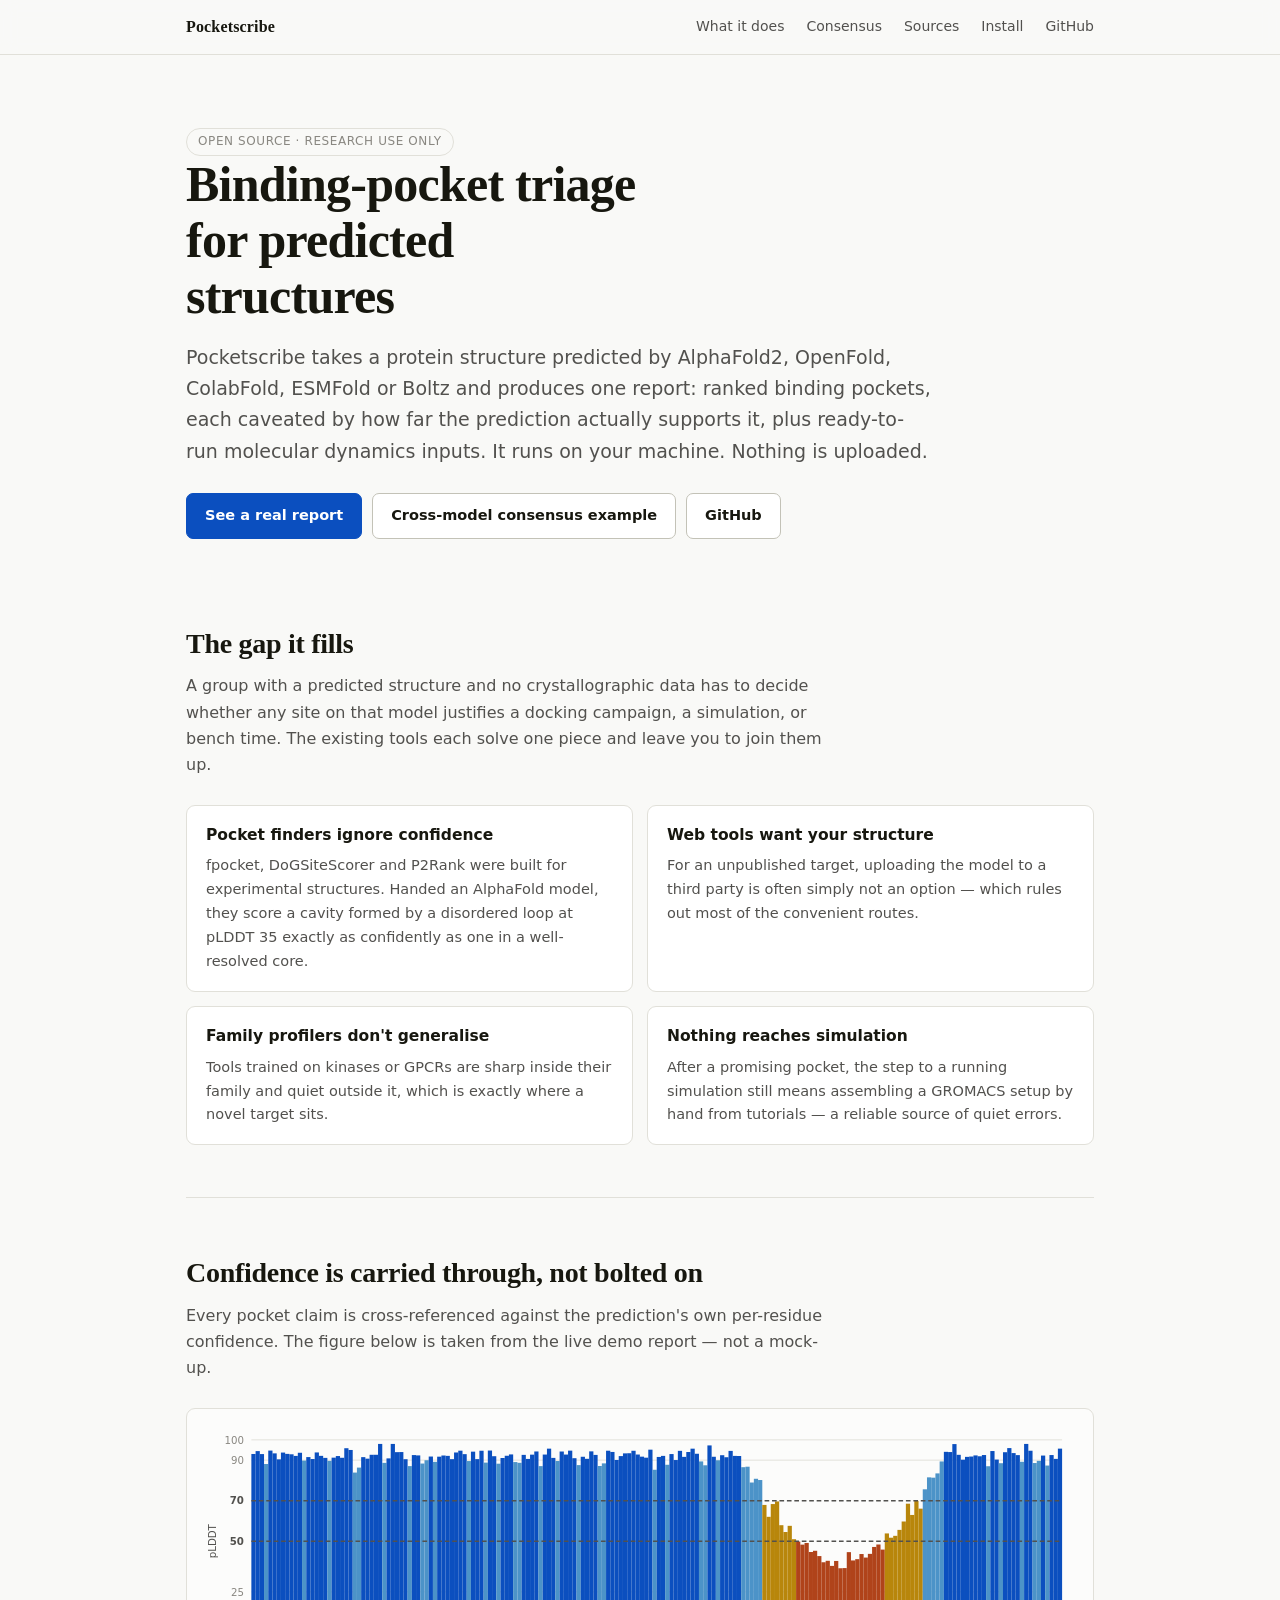
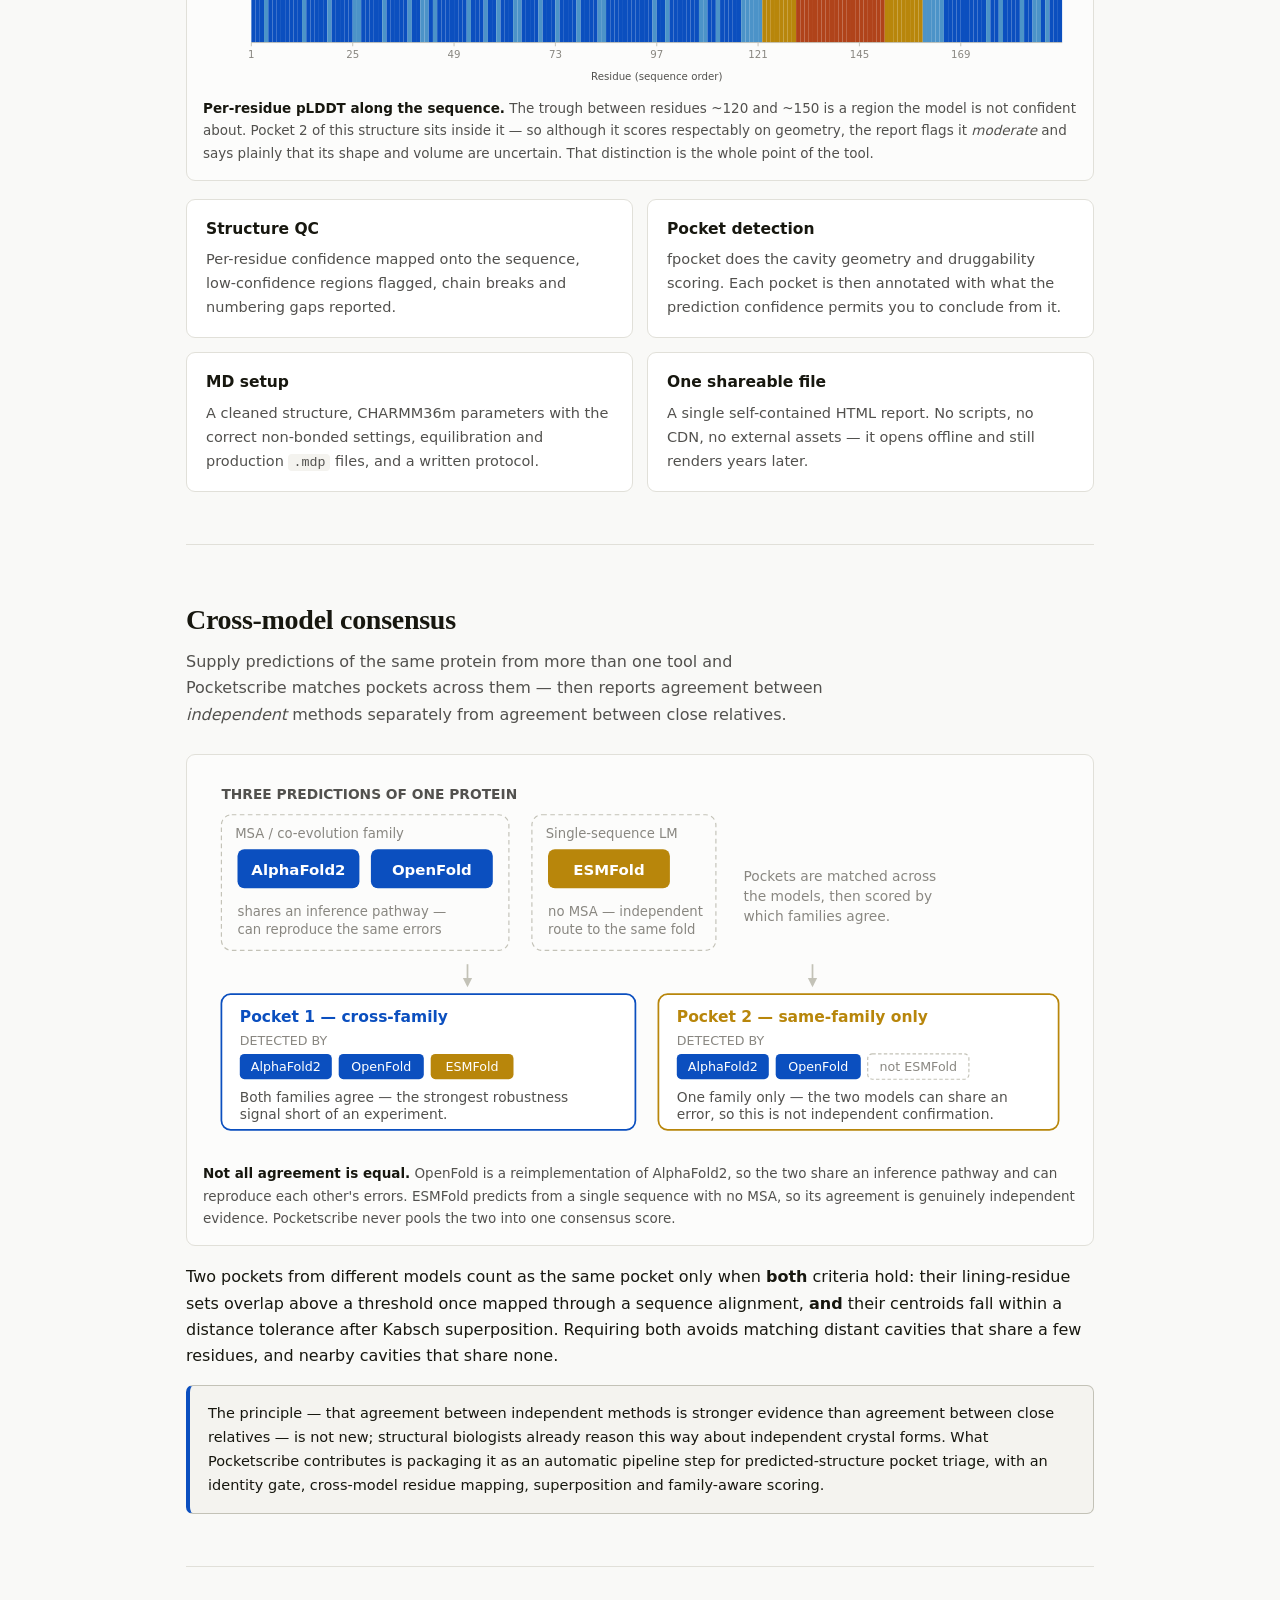
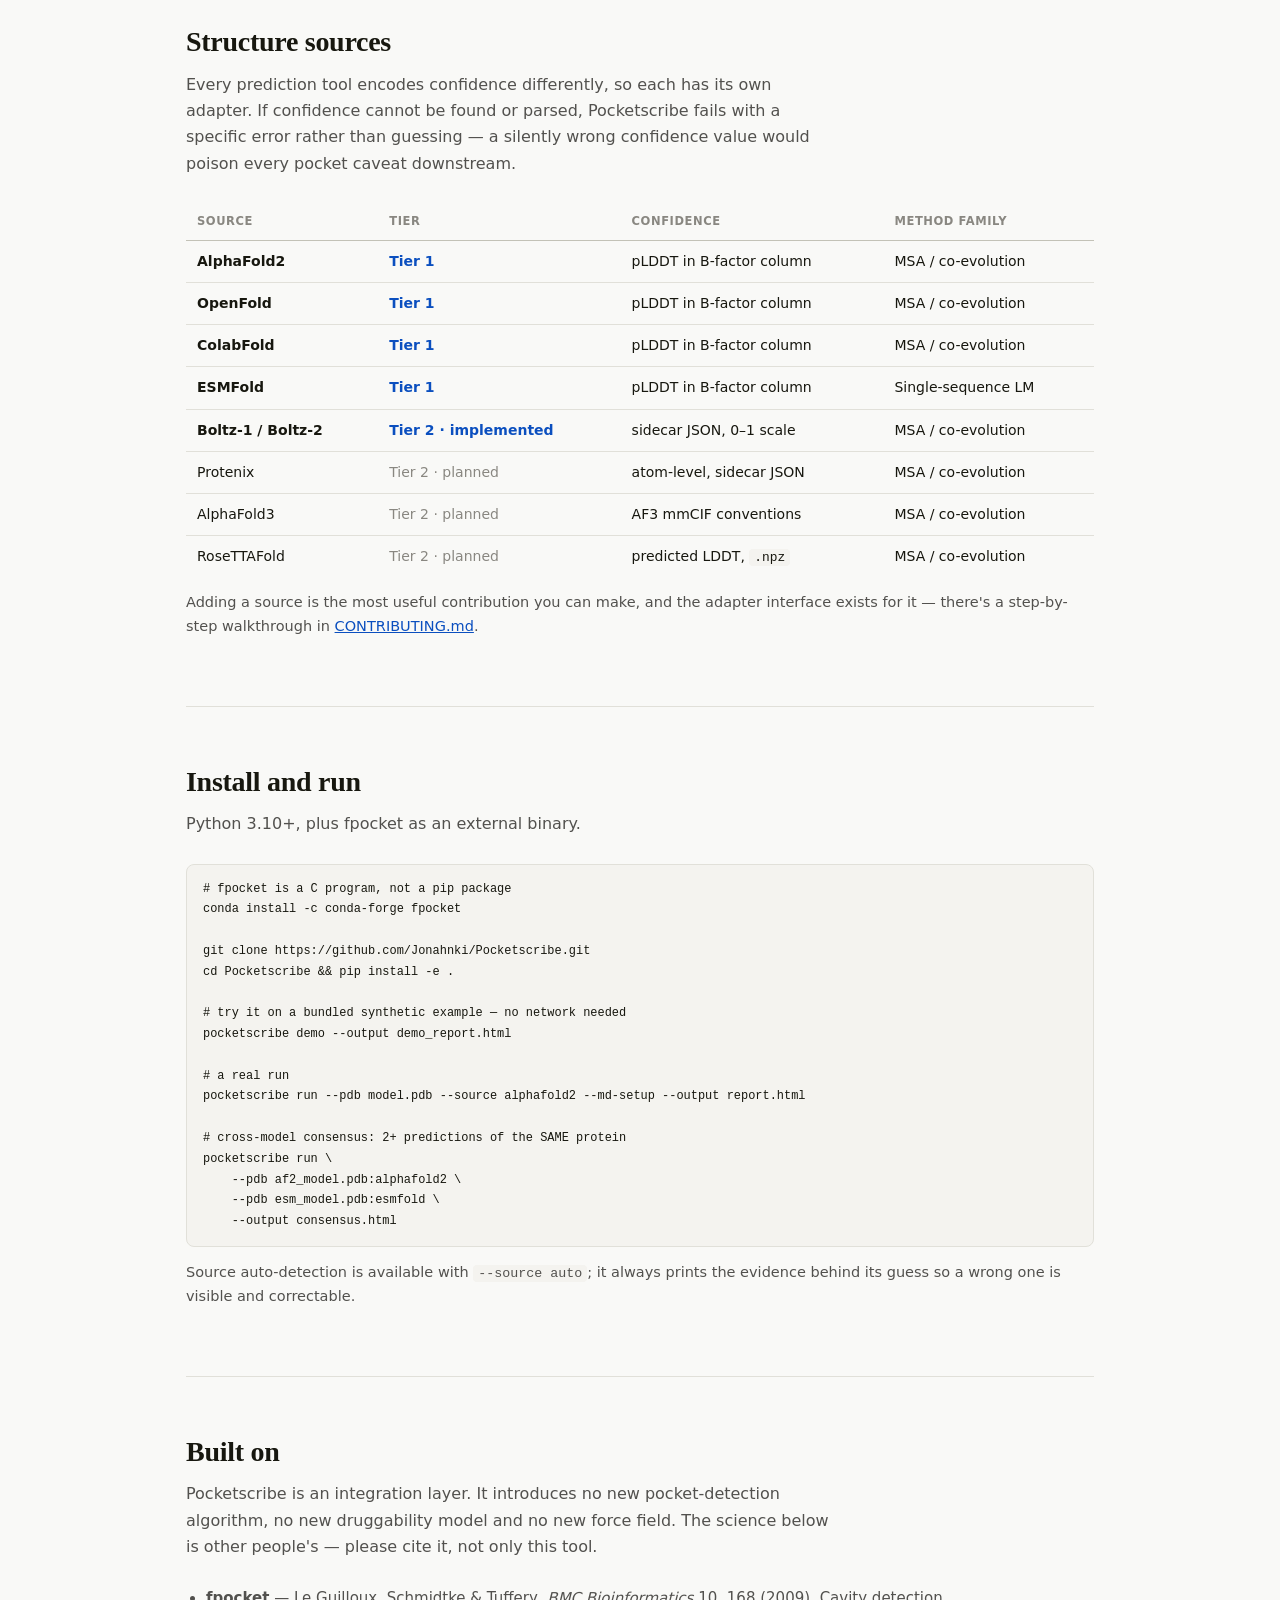
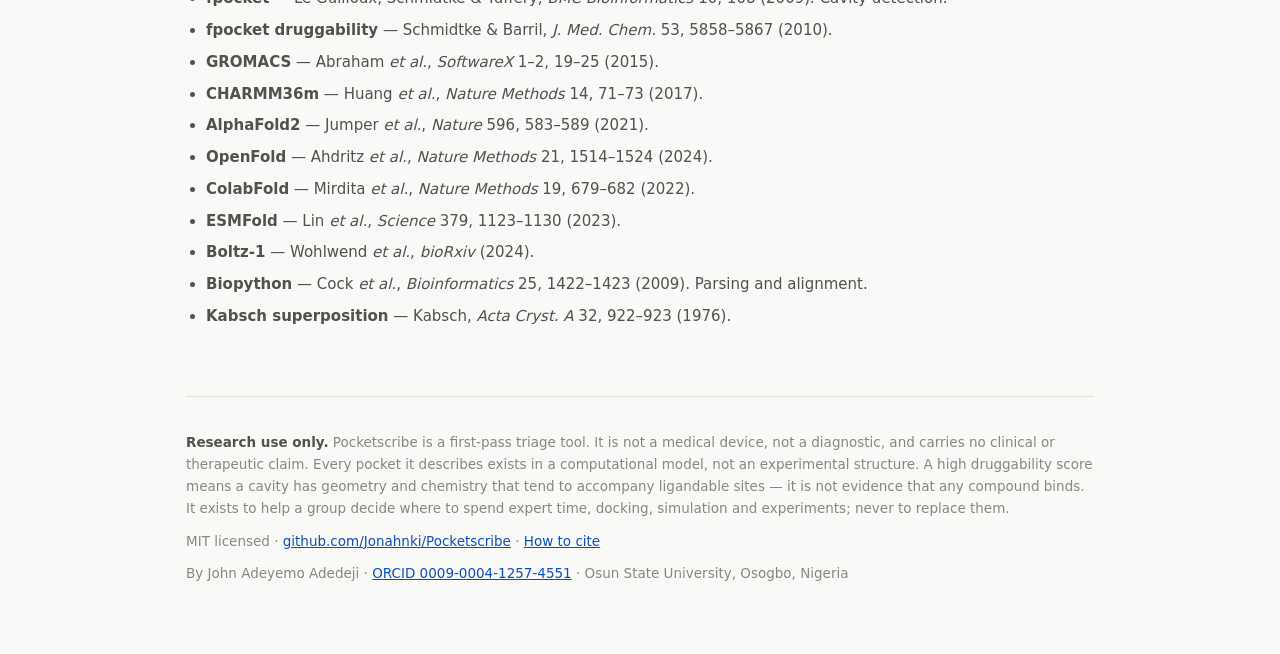
==== site/index.html @ 054bd40d "Add static site and Vercel config; frugal CI; drop venue reference from README" ====
<!DOCTYPE html>
<html lang="en">
<head>
<meta charset="utf-8">
<meta name="viewport" content="width=device-width, initial-scale=1">
<title>Pocketscribe — binding-pocket triage for predicted protein structures</title>
<meta name="description" content="Open-source tool that takes a predicted protein structure from AlphaFold2, OpenFold, ColabFold, ESMFold or Boltz and produces a confidence-caveated binding-pocket report with ready-to-run GROMACS inputs. Runs locally; nothing is uploaded. Research use only.">
<meta property="og:title" content="Pocketscribe">
<meta property="og:description" content="Confidence-aware binding-pocket triage and MD setup for predicted protein structures.">
<meta property="og:type" content="website">
<link rel="icon" href="data:image/svg+xml,<svg xmlns='http://www.w3.org/2000/svg' viewBox='0 0 32 32'><text y='26' font-size='26'>&#129516;</text></svg>">
<style>
:root {
  --page: #f9f9f7; --surface: #ffffff; --sunken: #f4f3ef;
  --ink: #17170f; --ink-2: #52514e; --ink-3: #898781;
  --rule: #e1e0d9; --rule-2: #c3c2b7; --accent: #0b4fbf;
  --figure: #fcfcfb;
  --mono: ui-monospace, "SF Mono", Menlo, Consolas, "Liberation Mono", monospace;
  --sans: ui-sans-serif, system-ui, -apple-system, "Segoe UI", Roboto, Arial, sans-serif;
  --serif: ui-serif, Georgia, "Iowan Old Style", "Times New Roman", serif;
}
@media (prefers-color-scheme: dark) {
  :root:not([data-theme="light"]) {
    --page: #0d0d0d; --surface: #1a1a19; --sunken: #222220;
    --ink: #f4f3ef; --ink-2: #c3c2b7; --ink-3: #898781;
    --rule: #2c2c2a; --rule-2: #383835; --accent: #6ca4f0;
  }
}
* { box-sizing: border-box; }
html { scroll-behavior: smooth; }
body {
  margin: 0; background: var(--page); color: var(--ink);
  font-family: var(--sans); font-size: 16px; line-height: 1.65;
  -webkit-font-smoothing: antialiased;
}
.wrap { max-width: 940px; margin: 0 auto; padding: 0 16px; }

/* ---------- nav ---------- */
nav {
  position: sticky; top: 0; z-index: 10;
  background: color-mix(in srgb, var(--page) 88%, transparent);
  backdrop-filter: blur(8px);
  border-bottom: 1px solid var(--rule);
}
nav .wrap { display: flex; align-items: center; gap: 22px; height: 54px; }
.brand {
  font-family: var(--serif); font-weight: 600; font-size: 16px;
  letter-spacing: .01em; margin-right: auto; text-decoration: none; color: var(--ink);
}
nav a { color: var(--ink-2); text-decoration: none; font-size: 14px; }
nav a:hover { color: var(--accent); }
@media (max-width: 620px) { .nav-hide { display: none; } }

/* ---------- hero ---------- */
header.hero { padding: 72px 0 8px; }
h1 {
  font-family: var(--serif); font-weight: 600;
  font-size: clamp(32px, 6vw, 50px); line-height: 1.12;
  margin: 0 0 18px; letter-spacing: -.015em; max-width: 19ch;
}
.lede { font-size: clamp(17px, 2.2vw, 19px); color: var(--ink-2); max-width: 62ch; margin: 0 0 26px; }
.cta { display: flex; flex-wrap: wrap; gap: 10px; margin-bottom: 22px; }
.btn {
  display: inline-block; padding: 10px 18px; border-radius: 7px;
  font-size: 14.5px; font-weight: 550; text-decoration: none;
  border: 1px solid var(--rule-2); color: var(--ink); background: var(--surface);
}
.btn:hover { border-color: var(--accent); color: var(--accent); }
.btn-primary { background: var(--accent); border-color: var(--accent); color: #fff; }
.btn-primary:hover { opacity: .9; color: #fff; }
.chip {
  display: inline-block; font-size: 12px; letter-spacing: .05em;
  text-transform: uppercase; color: var(--ink-3);
  border: 1px solid var(--rule); border-radius: 100px; padding: 3px 11px;
}

/* ---------- sections ---------- */
section { padding: 52px 0; border-top: 1px solid var(--rule); scroll-margin-top: 62px; }
section:first-of-type { border-top: none; }
h2 {
  font-family: var(--serif); font-weight: 600;
  font-size: clamp(22px, 3.4vw, 28px); margin: 0 0 6px; letter-spacing: -.01em;
}
.sub { color: var(--ink-2); margin: 0 0 26px; max-width: 64ch; }
h3 { font-size: 15.5px; font-weight: 650; margin: 0 0 6px; }
p { margin: 0 0 15px; }

.grid { display: grid; gap: 14px; grid-template-columns: repeat(auto-fit, minmax(320px, 1fr)); }
.card {
  background: var(--surface); border: 1px solid var(--rule);
  border-radius: 9px; padding: 17px 19px;
}
.card p { font-size: 14.5px; color: var(--ink-2); margin: 0; }

figure { margin: 0 0 18px; background: var(--figure); border: 1px solid var(--rule); border-radius: 9px; padding: 16px; }
figure svg { display: block; width: 100%; height: auto; }
figcaption { font-size: 13.5px; color: #52514e; margin-top: 12px; }
figcaption strong { color: #17170f; }

table { width: 100%; border-collapse: collapse; font-size: 14px; }
.scroll { overflow-x: auto; }
th, td { text-align: left; padding: 9px 11px; border-bottom: 1px solid var(--rule); vertical-align: top; }
th { font-size: 11.5px; letter-spacing: .05em; text-transform: uppercase; color: var(--ink-3); border-bottom: 1px solid var(--rule-2); white-space: nowrap; }
tbody tr:last-child td { border-bottom: none; }
.t1 { color: var(--accent); font-weight: 600; }
.t2 { color: var(--ink-3); }

pre {
  background: var(--sunken); border: 1px solid var(--rule); border-radius: 8px;
  padding: 14px 16px; overflow-x: auto; font-family: var(--mono); font-size: 13px;
  line-height: 1.6; margin: 0 0 14px;
}
code { font-family: var(--mono); font-size: .92em; }
p code, li code, td code { background: var(--sunken); padding: 1px 5px; border-radius: 4px; }

ul.plain { margin: 0 0 15px; padding-left: 20px; color: var(--ink-2); font-size: 15px; }
ul.plain li { margin-bottom: 7px; }
a { color: var(--accent); }

.callout {
  border: 1px solid var(--rule-2); border-left: 4px solid var(--accent);
  border-radius: 7px; background: var(--sunken); padding: 16px 18px; font-size: 14.5px;
}
.callout p:last-child { margin-bottom: 0; }

.refs { font-size: 13.5px; color: var(--ink-2); }
.refs li { margin-bottom: 9px; }

footer { border-top: 1px solid var(--rule); padding: 34px 0 60px; font-size: 13.5px; color: var(--ink-3); }
footer p { margin-bottom: 10px; }
footer strong { color: var(--ink-2); }
</style>
</head>
<body>

<nav><div class="wrap">
  <a class="brand" href="#">Pocketscribe</a>
  <a class="nav-hide" href="#what">What it does</a>
  <a class="nav-hide" href="#consensus">Consensus</a>
  <a class="nav-hide" href="#sources">Sources</a>
  <a href="#install">Install</a>
  <a href="https://github.com/Jonahnki/Pocketscribe">GitHub</a>
</div></nav>

<div class="wrap">

<header class="hero">
  <span class="chip">Open source · Research use only</span>
  <h1>Binding-pocket triage for predicted structures</h1>
  <p class="lede">
    Pocketscribe takes a protein structure predicted by AlphaFold2, OpenFold, ColabFold,
    ESMFold or Boltz and produces one report: ranked binding pockets, each caveated by how
    far the prediction actually supports it, plus ready-to-run molecular dynamics inputs.
    It runs on your machine. Nothing is uploaded.
  </p>
  <div class="cta">
    <a class="btn btn-primary" href="demo/report.html">See a real report</a>
    <a class="btn" href="demo/consensus.html">Cross-model consensus example</a>
    <a class="btn" href="https://github.com/Jonahnki/Pocketscribe">GitHub</a>
  </div>
</header>

<section id="problem">
  <h2>The gap it fills</h2>
  <p class="sub">
    A group with a predicted structure and no crystallographic data has to decide whether
    any site on that model justifies a docking campaign, a simulation, or bench time. The
    existing tools each solve one piece and leave you to join them up.
  </p>
  <div class="grid">
    <div class="card">
      <h3>Pocket finders ignore confidence</h3>
      <p>fpocket, DoGSiteScorer and P2Rank were built for experimental structures. Handed
      an AlphaFold model, they score a cavity formed by a disordered loop at pLDDT&nbsp;35
      exactly as confidently as one in a well-resolved core.</p>
    </div>
    <div class="card">
      <h3>Web tools want your structure</h3>
      <p>For an unpublished target, uploading the model to a third party is often simply
      not an option — which rules out most of the convenient routes.</p>
    </div>
    <div class="card">
      <h3>Family profilers don't generalise</h3>
      <p>Tools trained on kinases or GPCRs are sharp inside their family and quiet outside
      it, which is exactly where a novel target sits.</p>
    </div>
    <div class="card">
      <h3>Nothing reaches simulation</h3>
      <p>After a promising pocket, the step to a running simulation still means assembling
      a GROMACS setup by hand from tutorials — a reliable source of quiet errors.</p>
    </div>
  </div>
</section>

<section id="what">
  <h2>Confidence is carried through, not bolted on</h2>
  <p class="sub">
    Every pocket claim is cross-referenced against the prediction's own per-residue
    confidence. The figure below is taken from the live demo report — not a mock-up.
  </p>

  <figure>
    <svg class="viz" role="img" viewBox="0 0 940 280" width="100%" preserveAspectRatio="xMidYMid meet" aria-label="Per-residue prediction confidence: pLDDT for 192 residues along the sequence."><rect x="0" y="0" width="940" height="280" fill="#fcfcfb"/><line x1="52" y1="179.5" x2="924" y2="179.5" stroke="#e1e0d9" stroke-width="1"/><text x="44" y="183.5" text-anchor="end" font-size="11" fill="#898781">25</text><line x1="52" y1="37.8" x2="924" y2="37.8" stroke="#e1e0d9" stroke-width="1"/><text x="44" y="41.8" text-anchor="end" font-size="11" fill="#898781">90</text><line x1="52" y1="16.0" x2="924" y2="16.0" stroke="#e1e0d9" stroke-width="1"/><text x="44" y="20.0" text-anchor="end" font-size="11" fill="#898781">100</text><rect x="52.00" y="31.17" width="4.54" height="202.83" fill="#0B4FBF"><title>A:ALA1 - pLDDT 93.0 (Very high)</title></rect><rect x="56.54" y="28.08" width="4.54" height="205.92" fill="#0B4FBF"><title>A:LEU2 - pLDDT 94.5 (Very high)</title></rect><rect x="61.08" y="31.28" width="4.54" height="202.72" fill="#0B4FBF"><title>A:VAL3 - pLDDT 93.0 (Very high)</title></rect><rect x="65.62" y="41.96" width="4.54" height="192.04" fill="#4C93C8"><title>A:ILE4 - pLDDT 88.1 (Confident)</title></rect><rect x="70.17" y="27.51" width="4.54" height="206.49" fill="#0B4FBF"><title>A:PHE5 - pLDDT 94.7 (Very high)</title></rect><rect x="74.71" y="30.52" width="4.54" height="203.48" fill="#0B4FBF"><title>A:LEU6 - pLDDT 93.3 (Very high)</title></rect><rect x="79.25" y="36.95" width="4.54" height="197.05" fill="#0B4FBF"><title>A:GLY7 - pLDDT 90.4 (Very high)</title></rect><rect x="83.79" y="29.65" width="4.54" height="204.35" fill="#0B4FBF"><title>A:ALA8 - pLDDT 93.7 (Very high)</title></rect><rect x="88.33" y="31.06" width="4.54" height="202.94" fill="#0B4FBF"><title>A:VAL9 - pLDDT 93.1 (Very high)</title></rect><rect x="92.88" y="31.52" width="4.54" height="202.48" fill="#0B4FBF"><title>A:LEU10 - pLDDT 92.9 (Very high)</title></rect><rect x="97.42" y="33.24" width="4.54" height="200.76" fill="#0B4FBF"><title>A:THR11 - pLDDT 92.1 (Very high)</title></rect><rect x="101.96" y="29.86" width="4.54" height="204.14" fill="#0B4FBF"><title>A:ALA12 - pLDDT 93.6 (Very high)</title></rect><rect x="106.50" y="38.26" width="4.54" height="195.74" fill="#4C93C8"><title>A:ILE13 - pLDDT 89.8 (Confident)</title></rect><rect x="111.04" y="34.51" width="4.54" height="199.49" fill="#0B4FBF"><title>A:PHE14 - pLDDT 91.5 (Very high)</title></rect><rect x="115.58" y="36.60" width="4.54" height="197.40" fill="#0B4FBF"><title>A:VAL15 - pLDDT 90.5 (Very high)</title></rect><rect x="120.12" y="29.52" width="4.54" height="204.48" fill="#0B4FBF"><title>A:GLY16 - pLDDT 93.8 (Very high)</title></rect><rect x="124.67" y="33.18" width="4.54" height="200.82" fill="#0B4FBF"><title>A:LEU17 - pLDDT 92.1 (Very high)</title></rect><rect x="129.21" y="35.36" width="4.54" height="198.64" fill="#0B4FBF"><title>A:ALA18 - pLDDT 91.1 (Very high)</title></rect><rect x="133.75" y="38.56" width="4.54" height="195.44" fill="#4C93C8"><title>A:SER19 - pLDDT 89.7 (Confident)</title></rect><rect x="138.29" y="35.12" width="4.54" height="198.88" fill="#0B4FBF"><title>A:VAL20 - pLDDT 91.2 (Very high)</title></rect><rect x="142.83" y="33.40" width="4.54" height="200.60" fill="#0B4FBF"><title>A:LEU21 - pLDDT 92.0 (Very high)</title></rect><rect x="147.38" y="35.25" width="4.54" height="198.75" fill="#0B4FBF"><title>A:ALA22 - pLDDT 91.2 (Very high)</title></rect><rect x="151.92" y="24.98" width="4.54" height="209.02" fill="#0B4FBF"><title>A:MET23 - pLDDT 95.9 (Very high)</title></rect><rect x="156.46" y="26.86" width="4.54" height="207.14" fill="#0B4FBF"><title>A:PHE24 - pLDDT 95.0 (Very high)</title></rect><rect x="161.00" y="51.16" width="4.54" height="182.84" fill="#4C93C8"><title>A:GLY25 - pLDDT 83.9 (Confident)</title></rect><rect x="165.54" y="45.80" width="4.54" height="188.20" fill="#4C93C8"><title>A:THR26 - pLDDT 86.3 (Confident)</title></rect><rect x="170.08" y="34.57" width="4.54" height="199.43" fill="#0B4FBF"><title>A:VAL27 - pLDDT 91.5 (Very high)</title></rect><rect x="174.62" y="36.21" width="4.54" height="197.79" fill="#0B4FBF"><title>A:LEU28 - pLDDT 90.7 (Very high)</title></rect><rect x="179.17" y="32.04" width="4.54" height="201.96" fill="#0B4FBF"><title>A:ILE29 - pLDDT 92.6 (Very high)</title></rect><rect x="183.71" y="32.02" width="4.54" height="201.98" fill="#0B4FBF"><title>A:ALA30 - pLDDT 92.7 (Very high)</title></rect><rect x="188.25" y="20.36" width="4.54" height="213.64" fill="#0B4FBF"><title>A:VAL31 - pLDDT 98.0 (Very high)</title></rect><rect x="192.79" y="40.72" width="4.54" height="193.28" fill="#4C93C8"><title>A:PHE32 - pLDDT 88.7 (Confident)</title></rect><rect x="197.33" y="35.90" width="4.54" height="198.10" fill="#0B4FBF"><title>A:GLY33 - pLDDT 90.9 (Very high)</title></rect><rect x="201.88" y="20.36" width="4.54" height="213.64" fill="#0B4FBF"><title>A:SER34 - pLDDT 98.0 (Very high)</title></rect><rect x="206.42" y="29.21" width="4.54" height="204.79" fill="#0B4FBF"><title>A:LEU35 - pLDDT 93.9 (Very high)</title></rect><rect x="210.96" y="29.10" width="4.54" height="204.90" fill="#0B4FBF"><title>A:VAL36 - pLDDT 94.0 (Very high)</title></rect><rect x="215.50" y="36.80" width="4.54" height="197.20" fill="#0B4FBF"><title>A:THR37 - pLDDT 90.5 (Very high)</title></rect><rect x="220.04" y="44.21" width="4.54" height="189.79" fill="#4C93C8"><title>A:ALA38 - pLDDT 87.1 (Confident)</title></rect><rect x="224.58" y="32.35" width="4.54" height="201.65" fill="#0B4FBF"><title>A:MET39 - pLDDT 92.5 (Very high)</title></rect><rect x="229.12" y="32.72" width="4.54" height="201.28" fill="#0B4FBF"><title>A:LEU40 - pLDDT 92.3 (Very high)</title></rect><rect x="233.67" y="41.46" width="4.54" height="192.54" fill="#4C93C8"><title>A:ILE41 - pLDDT 88.3 (Confident)</title></rect><rect x="238.21" y="37.91" width="4.54" height="196.09" fill="#4C93C8"><title>A:VAL42 - pLDDT 90.0 (Confident)</title></rect><rect x="242.75" y="33.92" width="4.54" height="200.08" fill="#0B4FBF"><title>A:PHE43 - pLDDT 91.8 (Very high)</title></rect><rect x="247.29" y="39.61" width="4.54" height="194.39" fill="#4C93C8"><title>A:GLY44 - pLDDT 89.2 (Confident)</title></rect><rect x="251.83" y="34.07" width="4.54" height="199.93" fill="#0B4FBF"><title>A:ALA45 - pLDDT 91.7 (Very high)</title></rect><rect x="256.38" y="32.81" width="4.54" height="201.19" fill="#0B4FBF"><title>A:ALA46 - pLDDT 92.3 (Very high)</title></rect><rect x="260.92" y="33.20" width="4.54" height="200.80" fill="#0B4FBF"><title>A:LEU47 - pLDDT 92.1 (Very high)</title></rect><rect x="265.46" y="36.75" width="4.54" height="197.25" fill="#0B4FBF"><title>A:VAL48 - pLDDT 90.5 (Very high)</title></rect><rect x="270.00" y="29.56" width="4.54" height="204.44" fill="#0B4FBF"><title>A:ILE49 - pLDDT 93.8 (Very high)</title></rect><rect x="274.54" y="27.62" width="4.54" height="206.38" fill="#0B4FBF"><title>A:PHE50 - pLDDT 94.7 (Very high)</title></rect><rect x="279.08" y="31.35" width="4.54" height="202.65" fill="#0B4FBF"><title>A:LEU51 - pLDDT 93.0 (Very high)</title></rect><rect x="283.62" y="38.78" width="4.54" height="195.22" fill="#4C93C8"><title>A:GLY52 - pLDDT 89.5 (Confident)</title></rect><rect x="288.17" y="28.67" width="4.54" height="205.33" fill="#0B4FBF"><title>A:ALA53 - pLDDT 94.2 (Very high)</title></rect><rect x="292.71" y="36.71" width="4.54" height="197.29" fill="#0B4FBF"><title>A:VAL54 - pLDDT 90.5 (Very high)</title></rect><rect x="297.25" y="27.68" width="4.54" height="206.32" fill="#0B4FBF"><title>A:LEU55 - pLDDT 94.6 (Very high)</title></rect><rect x="301.79" y="40.46" width="4.54" height="193.54" fill="#4C93C8"><title>A:THR56 - pLDDT 88.8 (Confident)</title></rect><rect x="306.33" y="27.47" width="4.54" height="206.53" fill="#0B4FBF"><title>A:ALA57 - pLDDT 94.7 (Very high)</title></rect><rect x="310.88" y="33.57" width="4.54" height="200.43" fill="#0B4FBF"><title>A:ILE58 - pLDDT 91.9 (Very high)</title></rect><rect x="315.42" y="41.62" width="4.54" height="192.38" fill="#4C93C8"><title>A:PHE59 - pLDDT 88.2 (Confident)</title></rect><rect x="319.96" y="35.49" width="4.54" height="198.51" fill="#0B4FBF"><title>A:VAL60 - pLDDT 91.1 (Very high)</title></rect><rect x="324.50" y="33.09" width="4.54" height="200.91" fill="#0B4FBF"><title>A:GLY61 - pLDDT 92.2 (Very high)</title></rect><rect x="329.04" y="31.65" width="4.54" height="202.35" fill="#0B4FBF"><title>A:LEU62 - pLDDT 92.8 (Very high)</title></rect><rect x="333.58" y="39.87" width="4.54" height="194.13" fill="#4C93C8"><title>A:ALA63 - pLDDT 89.0 (Confident)</title></rect><rect x="338.12" y="40.68" width="4.54" height="193.32" fill="#4C93C8"><title>A:SER64 - pLDDT 88.7 (Confident)</title></rect><rect x="342.67" y="32.13" width="4.54" height="201.87" fill="#0B4FBF"><title>A:VAL65 - pLDDT 92.6 (Very high)</title></rect><rect x="347.21" y="36.49" width="4.54" height="197.51" fill="#0B4FBF"><title>A:LEU66 - pLDDT 90.6 (Very high)</title></rect><rect x="351.75" y="31.89" width="4.54" height="202.11" fill="#0B4FBF"><title>A:ALA67 - pLDDT 92.7 (Very high)</title></rect><rect x="356.29" y="28.47" width="4.54" height="205.53" fill="#0B4FBF"><title>A:MET68 - pLDDT 94.3 (Very high)</title></rect><rect x="360.83" y="44.23" width="4.54" height="189.77" fill="#4C93C8"><title>A:PHE69 - pLDDT 87.0 (Confident)</title></rect><rect x="365.38" y="31.78" width="4.54" height="202.22" fill="#0B4FBF"><title>A:GLY70 - pLDDT 92.8 (Very high)</title></rect><rect x="369.92" y="25.44" width="4.54" height="208.56" fill="#0B4FBF"><title>A:THR71 - pLDDT 95.7 (Very high)</title></rect><rect x="374.46" y="35.38" width="4.54" height="198.62" fill="#0B4FBF"><title>A:VAL72 - pLDDT 91.1 (Very high)</title></rect><rect x="379.00" y="38.74" width="4.54" height="195.26" fill="#4C93C8"><title>A:LEU73 - pLDDT 89.6 (Confident)</title></rect><rect x="383.54" y="28.51" width="4.54" height="205.49" fill="#0B4FBF"><title>A:ILE74 - pLDDT 94.3 (Very high)</title></rect><rect x="388.08" y="31.78" width="4.54" height="202.22" fill="#0B4FBF"><title>A:ALA75 - pLDDT 92.8 (Very high)</title></rect><rect x="392.62" y="27.58" width="4.54" height="206.42" fill="#0B4FBF"><title>A:VAL76 - pLDDT 94.7 (Very high)</title></rect><rect x="397.17" y="35.71" width="4.54" height="198.29" fill="#0B4FBF"><title>A:PHE77 - pLDDT 91.0 (Very high)</title></rect><rect x="401.71" y="43.14" width="4.54" height="190.86" fill="#4C93C8"><title>A:GLY78 - pLDDT 87.5 (Confident)</title></rect><rect x="406.25" y="34.16" width="4.54" height="199.84" fill="#0B4FBF"><title>A:SER79 - pLDDT 91.7 (Very high)</title></rect><rect x="410.79" y="36.36" width="4.54" height="197.64" fill="#0B4FBF"><title>A:LEU80 - pLDDT 90.7 (Very high)</title></rect><rect x="415.33" y="28.36" width="4.54" height="205.64" fill="#0B4FBF"><title>A:VAL81 - pLDDT 94.3 (Very high)</title></rect><rect x="419.88" y="32.18" width="4.54" height="201.82" fill="#0B4FBF"><title>A:THR82 - pLDDT 92.6 (Very high)</title></rect><rect x="424.42" y="44.10" width="4.54" height="189.90" fill="#4C93C8"><title>A:ALA83 - pLDDT 87.1 (Confident)</title></rect><rect x="428.96" y="41.27" width="4.54" height="192.73" fill="#4C93C8"><title>A:MET84 - pLDDT 88.4 (Confident)</title></rect><rect x="433.50" y="27.66" width="4.54" height="206.34" fill="#0B4FBF"><title>A:LEU85 - pLDDT 94.7 (Very high)</title></rect><rect x="438.04" y="28.99" width="4.54" height="205.01" fill="#0B4FBF"><title>A:ILE86 - pLDDT 94.0 (Very high)</title></rect><rect x="442.58" y="37.63" width="4.54" height="196.37" fill="#0B4FBF"><title>A:VAL87 - pLDDT 90.1 (Very high)</title></rect><rect x="447.12" y="33.44" width="4.54" height="200.56" fill="#0B4FBF"><title>A:PHE88 - pLDDT 92.0 (Very high)</title></rect><rect x="451.67" y="30.52" width="4.54" height="203.48" fill="#0B4FBF"><title>A:GLY89 - pLDDT 93.3 (Very high)</title></rect><rect x="456.21" y="30.37" width="4.54" height="203.63" fill="#0B4FBF"><title>A:ALA90 - pLDDT 93.4 (Very high)</title></rect><rect x="460.75" y="27.71" width="4.54" height="206.29" fill="#0B4FBF"><title>A:ALA91 - pLDDT 94.6 (Very high)</title></rect><rect x="465.29" y="31.76" width="4.54" height="202.24" fill="#0B4FBF"><title>A:LEU92 - pLDDT 92.8 (Very high)</title></rect><rect x="469.83" y="34.05" width="4.54" height="199.95" fill="#0B4FBF"><title>A:VAL93 - pLDDT 91.7 (Very high)</title></rect><rect x="474.38" y="35.14" width="4.54" height="198.86" fill="#0B4FBF"><title>A:ILE94 - pLDDT 91.2 (Very high)</title></rect><rect x="478.92" y="26.53" width="4.54" height="207.47" fill="#0B4FBF"><title>A:PHE95 - pLDDT 95.2 (Very high)</title></rect><rect x="483.46" y="48.15" width="4.54" height="185.84" fill="#4C93C8"><title>A:LEU96 - pLDDT 85.2 (Confident)</title></rect><rect x="488.00" y="34.36" width="4.54" height="199.64" fill="#0B4FBF"><title>A:GLY97 - pLDDT 91.6 (Very high)</title></rect><rect x="492.54" y="33.22" width="4.54" height="200.78" fill="#0B4FBF"><title>A:ALA98 - pLDDT 92.1 (Very high)</title></rect><rect x="497.08" y="42.77" width="4.54" height="191.23" fill="#4C93C8"><title>A:VAL99 - pLDDT 87.7 (Confident)</title></rect><rect x="501.63" y="31.26" width="4.54" height="202.74" fill="#0B4FBF"><title>A:LEU100 - pLDDT 93.0 (Very high)</title></rect><rect x="506.17" y="37.69" width="4.54" height="196.31" fill="#0B4FBF"><title>A:THR101 - pLDDT 90.0 (Very high)</title></rect><rect x="510.71" y="27.79" width="4.54" height="206.21" fill="#0B4FBF"><title>A:ALA102 - pLDDT 94.6 (Very high)</title></rect><rect x="515.25" y="34.27" width="4.54" height="199.73" fill="#0B4FBF"><title>A:ILE103 - pLDDT 91.6 (Very high)</title></rect><rect x="519.79" y="29.06" width="4.54" height="204.94" fill="#0B4FBF"><title>A:PHE104 - pLDDT 94.0 (Very high)</title></rect><rect x="524.33" y="25.46" width="4.54" height="208.54" fill="#0B4FBF"><title>A:VAL105 - pLDDT 95.7 (Very high)</title></rect><rect x="528.88" y="30.93" width="4.54" height="203.07" fill="#0B4FBF"><title>A:GLY106 - pLDDT 93.2 (Very high)</title></rect><rect x="533.42" y="39.17" width="4.54" height="194.83" fill="#4C93C8"><title>A:LEU107 - pLDDT 89.4 (Confident)</title></rect><rect x="537.96" y="43.34" width="4.54" height="190.66" fill="#4C93C8"><title>A:ALA108 - pLDDT 87.5 (Confident)</title></rect><rect x="542.50" y="21.97" width="4.54" height="212.03" fill="#0B4FBF"><title>A:SER109 - pLDDT 97.3 (Very high)</title></rect><rect x="547.04" y="34.16" width="4.54" height="199.84" fill="#0B4FBF"><title>A:VAL110 - pLDDT 91.7 (Very high)</title></rect><rect x="551.58" y="37.95" width="4.54" height="196.05" fill="#4C93C8"><title>A:LEU111 - pLDDT 89.9 (Confident)</title></rect><rect x="556.12" y="32.50" width="4.54" height="201.50" fill="#0B4FBF"><title>A:ALA112 - pLDDT 92.4 (Very high)</title></rect><rect x="560.67" y="34.68" width="4.54" height="199.32" fill="#0B4FBF"><title>A:MET113 - pLDDT 91.4 (Very high)</title></rect><rect x="565.21" y="27.86" width="4.54" height="206.14" fill="#0B4FBF"><title>A:PHE114 - pLDDT 94.6 (Very high)</title></rect><rect x="569.75" y="33.22" width="4.54" height="200.78" fill="#0B4FBF"><title>A:GLY115 - pLDDT 92.1 (Very high)</title></rect><rect x="574.29" y="33.35" width="4.54" height="200.65" fill="#0B4FBF"><title>A:THR116 - pLDDT 92.0 (Very high)</title></rect><rect x="578.83" y="45.39" width="4.54" height="188.61" fill="#4C93C8"><title>A:VAL117 - pLDDT 86.5 (Confident)</title></rect><rect x="583.38" y="44.86" width="4.54" height="189.14" fill="#4C93C8"><title>A:LEU118 - pLDDT 86.8 (Confident)</title></rect><rect x="587.92" y="61.87" width="4.54" height="172.13" fill="#4C93C8"><title>A:ILE119 - pLDDT 79.0 (Confident)</title></rect><rect x="592.46" y="57.83" width="4.54" height="176.17" fill="#4C93C8"><title>A:ALA120 - pLDDT 80.8 (Confident)</title></rect><rect x="597.00" y="59.19" width="4.54" height="174.81" fill="#4C93C8"><title>A:VAL121 - pLDDT 80.2 (Confident)</title></rect><rect x="601.54" y="85.96" width="4.54" height="148.04" fill="#B8860B"><title>A:PHE122 - pLDDT 67.9 (Low)</title></rect><rect x="606.08" y="98.75" width="4.54" height="135.25" fill="#B8860B"><title>A:GLY123 - pLDDT 62.0 (Low)</title></rect><rect x="610.62" y="85.04" width="4.54" height="148.96" fill="#B8860B"><title>A:SER124 - pLDDT 68.3 (Low)</title></rect><rect x="615.17" y="82.21" width="4.54" height="151.79" fill="#B8860B"><title>A:LEU125 - pLDDT 69.6 (Low)</title></rect><rect x="619.71" y="107.78" width="4.54" height="126.22" fill="#B8860B"><title>A:VAL126 - pLDDT 57.9 (Low)</title></rect><rect x="624.25" y="115.10" width="4.54" height="118.90" fill="#B8860B"><title>A:THR127 - pLDDT 54.5 (Low)</title></rect><rect x="628.79" y="108.45" width="4.54" height="125.55" fill="#B8860B"><title>A:ALA128 - pLDDT 57.6 (Low)</title></rect><rect x="633.33" y="122.86" width="4.54" height="111.14" fill="#B8860B"><title>A:MET129 - pLDDT 51.0 (Low)</title></rect><rect x="637.88" y="125.37" width="4.54" height="108.63" fill="#B0431A"><title>A:LEU130 - pLDDT 49.8 (Very low)</title></rect><rect x="642.42" y="128.68" width="4.54" height="105.32" fill="#B0431A"><title>A:ILE131 - pLDDT 48.3 (Very low)</title></rect><rect x="646.96" y="126.90" width="4.54" height="107.10" fill="#B0431A"><title>A:VAL132 - pLDDT 49.1 (Very low)</title></rect><rect x="651.50" y="136.60" width="4.54" height="97.40" fill="#B0431A"><title>A:PHE133 - pLDDT 44.7 (Very low)</title></rect><rect x="656.04" y="135.29" width="4.54" height="98.71" fill="#B0431A"><title>A:GLY134 - pLDDT 45.3 (Very low)</title></rect><rect x="660.58" y="140.98" width="4.54" height="93.02" fill="#B0431A"><title>A:ALA135 - pLDDT 42.7 (Very low)</title></rect><rect x="665.12" y="147.63" width="4.54" height="86.37" fill="#B0431A"><title>A:ALA136 - pLDDT 39.6 (Very low)</title></rect><rect x="669.67" y="146.06" width="4.54" height="87.94" fill="#B0431A"><title>A:LEU137 - pLDDT 40.3 (Very low)</title></rect><rect x="674.21" y="151.55" width="4.54" height="82.45" fill="#B0431A"><title>A:VAL138 - pLDDT 37.8 (Very low)</title></rect><rect x="678.75" y="146.23" width="4.54" height="87.77" fill="#B0431A"><title>A:ILE139 - pLDDT 40.3 (Very low)</title></rect><rect x="683.29" y="154.08" width="4.54" height="79.92" fill="#B0431A"><title>A:PHE140 - pLDDT 36.7 (Very low)</title></rect><rect x="687.83" y="153.89" width="4.54" height="80.11" fill="#B0431A"><title>A:LEU141 - pLDDT 36.8 (Very low)</title></rect><rect x="692.38" y="136.75" width="4.54" height="97.25" fill="#B0431A"><title>A:GLY142 - pLDDT 44.6 (Very low)</title></rect><rect x="696.92" y="145.69" width="4.54" height="88.31" fill="#B0431A"><title>A:ALA143 - pLDDT 40.5 (Very low)</title></rect><rect x="701.46" y="144.31" width="4.54" height="89.69" fill="#B0431A"><title>A:VAL144 - pLDDT 41.1 (Very low)</title></rect><rect x="706.00" y="138.78" width="4.54" height="95.22" fill="#B0431A"><title>A:LEU145 - pLDDT 43.7 (Very low)</title></rect><rect x="710.54" y="142.57" width="4.54" height="91.43" fill="#B0431A"><title>A:THR146 - pLDDT 41.9 (Very low)</title></rect><rect x="715.08" y="138.60" width="4.54" height="95.40" fill="#B0431A"><title>A:ALA147 - pLDDT 43.8 (Very low)</title></rect><rect x="719.62" y="131.17" width="4.54" height="102.83" fill="#B0431A"><title>A:ILE148 - pLDDT 47.2 (Very low)</title></rect><rect x="724.17" y="128.53" width="4.54" height="105.47" fill="#B0431A"><title>A:PHE149 - pLDDT 48.4 (Very low)</title></rect><rect x="728.71" y="134.00" width="4.54" height="100.00" fill="#B0431A"><title>A:VAL150 - pLDDT 45.9 (Very low)</title></rect><rect x="733.25" y="116.63" width="4.54" height="117.37" fill="#B8860B"><title>A:GLY151 - pLDDT 53.8 (Low)</title></rect><rect x="737.79" y="121.23" width="4.54" height="112.77" fill="#B8860B"><title>A:LEU152 - pLDDT 51.7 (Low)</title></rect><rect x="742.33" y="119.20" width="4.54" height="114.80" fill="#B8860B"><title>A:ALA153 - pLDDT 52.7 (Low)</title></rect><rect x="746.88" y="112.81" width="4.54" height="121.19" fill="#B8860B"><title>A:SER154 - pLDDT 55.6 (Low)</title></rect><rect x="751.42" y="103.79" width="4.54" height="130.21" fill="#B8860B"><title>A:VAL155 - pLDDT 59.7 (Low)</title></rect><rect x="755.96" y="84.65" width="4.54" height="149.35" fill="#B8860B"><title>A:LEU156 - pLDDT 68.5 (Low)</title></rect><rect x="760.50" y="96.75" width="4.54" height="137.25" fill="#B8860B"><title>A:ALA157 - pLDDT 63.0 (Low)</title></rect><rect x="765.04" y="81.57" width="4.54" height="152.43" fill="#B8860B"><title>A:MET158 - pLDDT 69.9 (Low)</title></rect><rect x="769.58" y="89.97" width="4.54" height="144.03" fill="#B8860B"><title>A:PHE159 - pLDDT 66.1 (Low)</title></rect><rect x="774.12" y="69.17" width="4.54" height="164.83" fill="#4C93C8"><title>A:GLY160 - pLDDT 75.6 (Confident)</title></rect><rect x="778.67" y="56.31" width="4.54" height="177.69" fill="#4C93C8"><title>A:THR161 - pLDDT 81.5 (Confident)</title></rect><rect x="783.21" y="56.66" width="4.54" height="177.34" fill="#4C93C8"><title>A:VAL162 - pLDDT 81.3 (Confident)</title></rect><rect x="787.75" y="52.06" width="4.54" height="181.94" fill="#4C93C8"><title>A:LEU163 - pLDDT 83.5 (Confident)</title></rect><rect x="792.29" y="39.20" width="4.54" height="194.80" fill="#4C93C8"><title>A:ILE164 - pLDDT 89.4 (Confident)</title></rect><rect x="796.83" y="28.86" width="4.54" height="205.14" fill="#0B4FBF"><title>A:ALA165 - pLDDT 94.1 (Very high)</title></rect><rect x="801.38" y="29.10" width="4.54" height="204.90" fill="#0B4FBF"><title>A:VAL166 - pLDDT 94.0 (Very high)</title></rect><rect x="805.92" y="20.53" width="4.54" height="213.47" fill="#0B4FBF"><title>A:PHE167 - pLDDT 97.9 (Very high)</title></rect><rect x="810.46" y="32.07" width="4.54" height="201.93" fill="#0B4FBF"><title>A:GLY168 - pLDDT 92.6 (Very high)</title></rect><rect x="815.00" y="37.32" width="4.54" height="196.68" fill="#0B4FBF"><title>A:SER169 - pLDDT 90.2 (Very high)</title></rect><rect x="819.54" y="34.27" width="4.54" height="199.73" fill="#0B4FBF"><title>A:LEU170 - pLDDT 91.6 (Very high)</title></rect><rect x="824.08" y="33.92" width="4.54" height="200.08" fill="#0B4FBF"><title>A:VAL171 - pLDDT 91.8 (Very high)</title></rect><rect x="828.62" y="32.72" width="4.54" height="201.28" fill="#0B4FBF"><title>A:THR172 - pLDDT 92.3 (Very high)</title></rect><rect x="833.17" y="33.64" width="4.54" height="200.36" fill="#0B4FBF"><title>A:ALA173 - pLDDT 91.9 (Very high)</title></rect><rect x="837.71" y="32.31" width="4.54" height="201.69" fill="#0B4FBF"><title>A:MET174 - pLDDT 92.5 (Very high)</title></rect><rect x="842.25" y="44.36" width="4.54" height="189.64" fill="#4C93C8"><title>A:LEU175 - pLDDT 87.0 (Confident)</title></rect><rect x="846.79" y="28.01" width="4.54" height="205.99" fill="#0B4FBF"><title>A:ILE176 - pLDDT 94.5 (Very high)</title></rect><rect x="851.33" y="37.19" width="4.54" height="196.81" fill="#0B4FBF"><title>A:VAL177 - pLDDT 90.3 (Very high)</title></rect><rect x="855.88" y="41.11" width="4.54" height="192.89" fill="#4C93C8"><title>A:PHE178 - pLDDT 88.5 (Confident)</title></rect><rect x="860.42" y="29.28" width="4.54" height="204.72" fill="#0B4FBF"><title>A:GLY179 - pLDDT 93.9 (Very high)</title></rect><rect x="864.96" y="24.83" width="4.54" height="209.17" fill="#0B4FBF"><title>A:ALA180 - pLDDT 96.0 (Very high)</title></rect><rect x="869.50" y="30.21" width="4.54" height="203.79" fill="#0B4FBF"><title>A:ALA181 - pLDDT 93.5 (Very high)</title></rect><rect x="874.04" y="32.39" width="4.54" height="201.61" fill="#0B4FBF"><title>A:LEU182 - pLDDT 92.5 (Very high)</title></rect><rect x="878.58" y="39.54" width="4.54" height="194.46" fill="#4C93C8"><title>A:VAL183 - pLDDT 89.2 (Confident)</title></rect><rect x="883.12" y="20.36" width="4.54" height="213.64" fill="#0B4FBF"><title>A:ILE184 - pLDDT 98.0 (Very high)</title></rect><rect x="887.67" y="27.68" width="4.54" height="206.32" fill="#0B4FBF"><title>A:PHE185 - pLDDT 94.6 (Very high)</title></rect><rect x="892.21" y="40.90" width="4.54" height="193.10" fill="#4C93C8"><title>A:LEU186 - pLDDT 88.6 (Confident)</title></rect><rect x="896.75" y="38.54" width="4.54" height="195.46" fill="#4C93C8"><title>A:GLY187 - pLDDT 89.7 (Confident)</title></rect><rect x="901.29" y="32.87" width="4.54" height="201.13" fill="#0B4FBF"><title>A:ALA188 - pLDDT 92.3 (Very high)</title></rect><rect x="905.83" y="43.60" width="4.54" height="190.40" fill="#4C93C8"><title>A:VAL189 - pLDDT 87.3 (Confident)</title></rect><rect x="910.38" y="32.33" width="4.54" height="201.67" fill="#0B4FBF"><title>A:LEU190 - pLDDT 92.5 (Very high)</title></rect><rect x="914.92" y="36.45" width="4.54" height="197.55" fill="#0B4FBF"><title>A:THR191 - pLDDT 90.6 (Very high)</title></rect><rect x="919.46" y="25.42" width="4.54" height="208.58" fill="#0B4FBF"><title>A:ALA192 - pLDDT 95.7 (Very high)</title></rect><line x1="52" y1="81.4" x2="924" y2="81.4" stroke="#52514e" stroke-width="1.5" stroke-dasharray="5 3"/><text x="44" y="85.4" text-anchor="end" font-size="11" font-weight="600" fill="#52514e">70</text><line x1="52" y1="125.0" x2="924" y2="125.0" stroke="#52514e" stroke-width="1.5" stroke-dasharray="5 3"/><text x="44" y="129.0" text-anchor="end" font-size="11" font-weight="600" fill="#52514e">50</text><line x1="52" y1="234" x2="924" y2="234" stroke="#c3c2b7" stroke-width="1"/><line x1="52.0" y1="234" x2="52.0" y2="238" stroke="#c3c2b7" stroke-width="1"/><text x="52.0" y="251" text-anchor="middle" font-size="11" fill="#898781">1</text><line x1="161.0" y1="234" x2="161.0" y2="238" stroke="#c3c2b7" stroke-width="1"/><text x="161.0" y="251" text-anchor="middle" font-size="11" fill="#898781">25</text><line x1="270.0" y1="234" x2="270.0" y2="238" stroke="#c3c2b7" stroke-width="1"/><text x="270.0" y="251" text-anchor="middle" font-size="11" fill="#898781">49</text><line x1="379.0" y1="234" x2="379.0" y2="238" stroke="#c3c2b7" stroke-width="1"/><text x="379.0" y="251" text-anchor="middle" font-size="11" fill="#898781">73</text><line x1="488.0" y1="234" x2="488.0" y2="238" stroke="#c3c2b7" stroke-width="1"/><text x="488.0" y="251" text-anchor="middle" font-size="11" fill="#898781">97</text><line x1="597.0" y1="234" x2="597.0" y2="238" stroke="#c3c2b7" stroke-width="1"/><text x="597.0" y="251" text-anchor="middle" font-size="11" fill="#898781">121</text><line x1="706.0" y1="234" x2="706.0" y2="238" stroke="#c3c2b7" stroke-width="1"/><text x="706.0" y="251" text-anchor="middle" font-size="11" fill="#898781">145</text><line x1="815.0" y1="234" x2="815.0" y2="238" stroke="#c3c2b7" stroke-width="1"/><text x="815.0" y="251" text-anchor="middle" font-size="11" fill="#898781">169</text><text x="488" y="274" text-anchor="middle" font-size="11" fill="#52514e">Residue (sequence order)</text><text x="14" y="125" font-size="11" fill="#52514e" transform="rotate(-90 14 125)" text-anchor="middle">pLDDT</text></svg>
    <figcaption>
      <strong>Per-residue pLDDT along the sequence.</strong> The trough between residues
      ~120 and ~150 is a region the model is not confident about. Pocket&nbsp;2 of this
      structure sits inside it — so although it scores respectably on geometry, the report
      flags it <em>moderate</em> and says plainly that its shape and volume are uncertain.
      That distinction is the whole point of the tool.
    </figcaption>
  </figure>

  <div class="grid">
    <div class="card">
      <h3>Structure QC</h3>
      <p>Per-residue confidence mapped onto the sequence, low-confidence regions flagged,
      chain breaks and numbering gaps reported.</p>
    </div>
    <div class="card">
      <h3>Pocket detection</h3>
      <p>fpocket does the cavity geometry and druggability scoring. Each pocket is then
      annotated with what the prediction confidence permits you to conclude from it.</p>
    </div>
    <div class="card">
      <h3>MD setup</h3>
      <p>A cleaned structure, CHARMM36m parameters with the correct non-bonded settings,
      equilibration and production <code>.mdp</code> files, and a written protocol.</p>
    </div>
    <div class="card">
      <h3>One shareable file</h3>
      <p>A single self-contained HTML report. No scripts, no CDN, no external assets — it
      opens offline and still renders years later.</p>
    </div>
  </div>
</section>

<section id="consensus">
  <h2>Cross-model consensus</h2>
  <p class="sub">
    Supply predictions of the same protein from more than one tool and Pocketscribe matches
    pockets across them — then reports agreement between <em>independent</em> methods
    separately from agreement between close relatives.
  </p>

  <figure><svg viewBox="0 0 760 330" role="img" width="100%"
  aria-label="Three predictions of one protein, grouped into two architecture families. AlphaFold2 and OpenFold belong to the MSA family; ESMFold is a single-sequence language model. Pocket 1 was detected by all three, giving cross-family support. Pocket 2 was detected only by AlphaFold2 and OpenFold and missed by ESMFold, giving same-family support only.">
  <rect width="760" height="330" fill="#fcfcfb"/>
  <g font-family="ui-sans-serif, system-ui, sans-serif">

  <text x="16" y="24" font-size="12" font-weight="600" fill="#52514e">THREE PREDICTIONS OF ONE PROTEIN</text>

  <!-- family group: MSA / co-evolution -->
  <rect x="16" y="38" width="250" height="118" rx="9" fill="none" stroke="#c3c2b7" stroke-dasharray="4 3"/>
  <text x="28" y="58" font-size="11.5" fill="#898781">MSA / co-evolution family</text>
  <rect x="30" y="68" width="106" height="34" rx="6" fill="#0B4FBF"/>
  <text x="83" y="90" font-size="13" fill="#fff" text-anchor="middle" font-weight="600">AlphaFold2</text>
  <rect x="146" y="68" width="106" height="34" rx="6" fill="#0B4FBF"/>
  <text x="199" y="90" font-size="13" fill="#fff" text-anchor="middle" font-weight="600">OpenFold</text>
  <text x="30" y="126" font-size="11.5" fill="#898781">shares an inference pathway —</text>
  <text x="30" y="142" font-size="11.5" fill="#898781">can reproduce the same errors</text>

  <!-- family group: single-sequence language model -->
  <rect x="286" y="38" width="160" height="118" rx="9" fill="none" stroke="#c3c2b7" stroke-dasharray="4 3"/>
  <text x="298" y="58" font-size="11.5" fill="#898781">Single-sequence LM</text>
  <rect x="300" y="68" width="106" height="34" rx="6" fill="#B8860B"/>
  <text x="353" y="90" font-size="13" fill="#fff" text-anchor="middle" font-weight="600">ESMFold</text>
  <text x="300" y="126" font-size="11.5" fill="#898781">no MSA — independent</text>
  <text x="300" y="142" font-size="11.5" fill="#898781">route to the same fold</text>

  <text x="470" y="96" font-size="12" fill="#898781">Pockets are matched across</text>
  <text x="470" y="113" font-size="12" fill="#898781">the models, then scored by</text>
  <text x="470" y="130" font-size="12" fill="#898781">which families agree.</text>

  <path d="M 230 168 L 230 186" stroke="#c3c2b7" stroke-width="1.5" fill="none"/>
  <path d="M 226 180 L 230 188 L 234 180 Z" fill="#c3c2b7"/>
  <path d="M 530 168 L 530 186" stroke="#c3c2b7" stroke-width="1.5" fill="none"/>
  <path d="M 526 180 L 530 188 L 534 180 Z" fill="#c3c2b7"/>

  <!-- outcome: cross-family -->
  <rect x="16" y="194" width="360" height="118" rx="8" fill="#fff" stroke="#0B4FBF" stroke-width="1.5"/>
  <text x="32" y="218" font-size="13.5" font-weight="650" fill="#0B4FBF">Pocket 1 — cross-family</text>
  <text x="32" y="238" font-size="11" fill="#898781">DETECTED BY</text>
  <rect x="32" y="246" width="80" height="22" rx="4" fill="#0B4FBF"/>
  <text x="72" y="261" font-size="11" fill="#fff" text-anchor="middle">AlphaFold2</text>
  <rect x="118" y="246" width="74" height="22" rx="4" fill="#0B4FBF"/>
  <text x="155" y="261" font-size="11" fill="#fff" text-anchor="middle">OpenFold</text>
  <rect x="198" y="246" width="72" height="22" rx="4" fill="#B8860B"/>
  <text x="234" y="261" font-size="11" fill="#fff" text-anchor="middle">ESMFold</text>
  <text x="32" y="288" font-size="12" fill="#52514e">Both families agree — the strongest robustness</text>
  <text x="32" y="303" font-size="12" fill="#52514e">signal short of an experiment.</text>

  <!-- outcome: same-family only -->
  <rect x="396" y="194" width="348" height="118" rx="8" fill="#fff" stroke="#B8860B" stroke-width="1.5"/>
  <text x="412" y="218" font-size="13.5" font-weight="650" fill="#B8860B">Pocket 2 — same-family only</text>
  <text x="412" y="238" font-size="11" fill="#898781">DETECTED BY</text>
  <rect x="412" y="246" width="80" height="22" rx="4" fill="#0B4FBF"/>
  <text x="452" y="261" font-size="11" fill="#fff" text-anchor="middle">AlphaFold2</text>
  <rect x="498" y="246" width="74" height="22" rx="4" fill="#0B4FBF"/>
  <text x="535" y="261" font-size="11" fill="#fff" text-anchor="middle">OpenFold</text>
  <rect x="578" y="246" width="88" height="22" rx="4" fill="none" stroke="#c3c2b7" stroke-dasharray="3 2"/>
  <text x="622" y="261" font-size="11" fill="#898781" text-anchor="middle">not ESMFold</text>
  <text x="412" y="288" font-size="12" fill="#52514e">One family only — the two models can share an</text>
  <text x="412" y="303" font-size="12" fill="#52514e">error, so this is not independent confirmation.</text>

  </g>
</svg>
    <figcaption>
      <strong>Not all agreement is equal.</strong> OpenFold is a reimplementation of
      AlphaFold2, so the two share an inference pathway and can reproduce each other's
      errors. ESMFold predicts from a single sequence with no MSA, so its agreement is
      genuinely independent evidence. Pocketscribe never pools the two into one
      consensus score.
    </figcaption>
  </figure>

  <p>
    Two pockets from different models count as the same pocket only when <strong>both</strong>
    criteria hold: their lining-residue sets overlap above a threshold once mapped through
    a sequence alignment, <strong>and</strong> their centroids fall within a distance
    tolerance after Kabsch superposition. Requiring both avoids matching distant cavities
    that share a few residues, and nearby cavities that share none.
  </p>

  <div class="callout">
    <p>
      The principle — that agreement between independent methods is stronger evidence than
      agreement between close relatives — is not new; structural biologists already reason
      this way about independent crystal forms. What Pocketscribe contributes is packaging
      it as an automatic pipeline step for predicted-structure pocket triage, with an
      identity gate, cross-model residue mapping, superposition and family-aware scoring.
    </p>
  </div>
</section>

<section id="sources">
  <h2>Structure sources</h2>
  <p class="sub">
    Every prediction tool encodes confidence differently, so each has its own adapter. If
    confidence cannot be found or parsed, Pocketscribe fails with a specific error rather
    than guessing — a silently wrong confidence value would poison every pocket caveat
    downstream.
  </p>
  <div class="scroll">
  <table>
    <thead><tr><th>Source</th><th>Tier</th><th>Confidence</th><th>Method family</th></tr></thead>
    <tbody>
      <tr><td><strong>AlphaFold2</strong></td><td class="t1">Tier 1</td><td>pLDDT in B-factor column</td><td>MSA / co-evolution</td></tr>
      <tr><td><strong>OpenFold</strong></td><td class="t1">Tier 1</td><td>pLDDT in B-factor column</td><td>MSA / co-evolution</td></tr>
      <tr><td><strong>ColabFold</strong></td><td class="t1">Tier 1</td><td>pLDDT in B-factor column</td><td>MSA / co-evolution</td></tr>
      <tr><td><strong>ESMFold</strong></td><td class="t1">Tier 1</td><td>pLDDT in B-factor column</td><td>Single-sequence LM</td></tr>
      <tr><td><strong>Boltz-1 / Boltz-2</strong></td><td class="t1">Tier 2 · implemented</td><td>sidecar JSON, 0–1 scale</td><td>MSA / co-evolution</td></tr>
      <tr><td>Protenix</td><td class="t2">Tier 2 · planned</td><td>atom-level, sidecar JSON</td><td>MSA / co-evolution</td></tr>
      <tr><td>AlphaFold3</td><td class="t2">Tier 2 · planned</td><td>AF3 mmCIF conventions</td><td>MSA / co-evolution</td></tr>
      <tr><td>RoseTTAFold</td><td class="t2">Tier 2 · planned</td><td>predicted LDDT, <code>.npz</code></td><td>MSA / co-evolution</td></tr>
    </tbody>
  </table>
  </div>
  <p style="font-size:14.5px;color:var(--ink-2);margin-top:14px">
    Adding a source is the most useful contribution you can make, and the adapter interface
    exists for it — there's a step-by-step walkthrough in
    <a href="https://github.com/Jonahnki/Pocketscribe/blob/main/CONTRIBUTING.md">CONTRIBUTING.md</a>.
  </p>
</section>

<section id="install">
  <h2>Install and run</h2>
  <p class="sub">Python 3.10+, plus fpocket as an external binary.</p>
  <pre><code># fpocket is a C program, not a pip package
conda install -c conda-forge fpocket

git clone https://github.com/Jonahnki/Pocketscribe.git
cd Pocketscribe &amp;&amp; pip install -e .

# try it on a bundled synthetic example — no network needed
pocketscribe demo --output demo_report.html

# a real run
pocketscribe run --pdb model.pdb --source alphafold2 --md-setup --output report.html

# cross-model consensus: 2+ predictions of the SAME protein
pocketscribe run \
    --pdb af2_model.pdb:alphafold2 \
    --pdb esm_model.pdb:esmfold \
    --output consensus.html</code></pre>
  <p style="font-size:14.5px;color:var(--ink-2)">
    Source auto-detection is available with <code>--source auto</code>; it always prints the
    evidence behind its guess so a wrong one is visible and correctable.
  </p>
</section>

<section id="built-on">
  <h2>Built on</h2>
  <p class="sub">
    Pocketscribe is an integration layer. It introduces no new pocket-detection algorithm,
    no new druggability model and no new force field. The science below is other people's —
    please cite it, not only this tool.
  </p>
  <ul class="plain refs">
    <li><strong>fpocket</strong> — Le Guilloux, Schmidtke &amp; Tuffery, <em>BMC Bioinformatics</em> 10, 168 (2009). Cavity detection.</li>
    <li><strong>fpocket druggability</strong> — Schmidtke &amp; Barril, <em>J. Med. Chem.</em> 53, 5858–5867 (2010).</li>
    <li><strong>GROMACS</strong> — Abraham <em>et al.</em>, <em>SoftwareX</em> 1–2, 19–25 (2015).</li>
    <li><strong>CHARMM36m</strong> — Huang <em>et al.</em>, <em>Nature Methods</em> 14, 71–73 (2017).</li>
    <li><strong>AlphaFold2</strong> — Jumper <em>et al.</em>, <em>Nature</em> 596, 583–589 (2021).</li>
    <li><strong>OpenFold</strong> — Ahdritz <em>et al.</em>, <em>Nature Methods</em> 21, 1514–1524 (2024).</li>
    <li><strong>ColabFold</strong> — Mirdita <em>et al.</em>, <em>Nature Methods</em> 19, 679–682 (2022).</li>
    <li><strong>ESMFold</strong> — Lin <em>et al.</em>, <em>Science</em> 379, 1123–1130 (2023).</li>
    <li><strong>Boltz-1</strong> — Wohlwend <em>et al.</em>, <em>bioRxiv</em> (2024).</li>
    <li><strong>Biopython</strong> — Cock <em>et al.</em>, <em>Bioinformatics</em> 25, 1422–1423 (2009). Parsing and alignment.</li>
    <li><strong>Kabsch superposition</strong> — Kabsch, <em>Acta Cryst. A</em> 32, 922–923 (1976).</li>
  </ul>
</section>

<footer>
  <p>
    <strong>Research use only.</strong> Pocketscribe is a first-pass triage tool. It is not
    a medical device, not a diagnostic, and carries no clinical or therapeutic claim. Every
    pocket it describes exists in a computational model, not an experimental structure. A
    high druggability score means a cavity has geometry and chemistry that tend to accompany
    ligandable sites — it is not evidence that any compound binds. It exists to help a group
    decide where to spend expert time, docking, simulation and experiments; never to replace
    them.
  </p>
  <p>
    MIT licensed ·
    <a href="https://github.com/Jonahnki/Pocketscribe">github.com/Jonahnki/Pocketscribe</a> ·
    <a href="https://github.com/Jonahnki/Pocketscribe/blob/main/CITATION.cff">How to cite</a>
  </p>
  <p>By John Adeyemo Adedeji · <a href="https://orcid.org/0009-0004-1257-4551">ORCID 0009-0004-1257-4551</a> · Osun State University, Osogbo, Nigeria</p>
</footer>

</div>
</body>
</html>
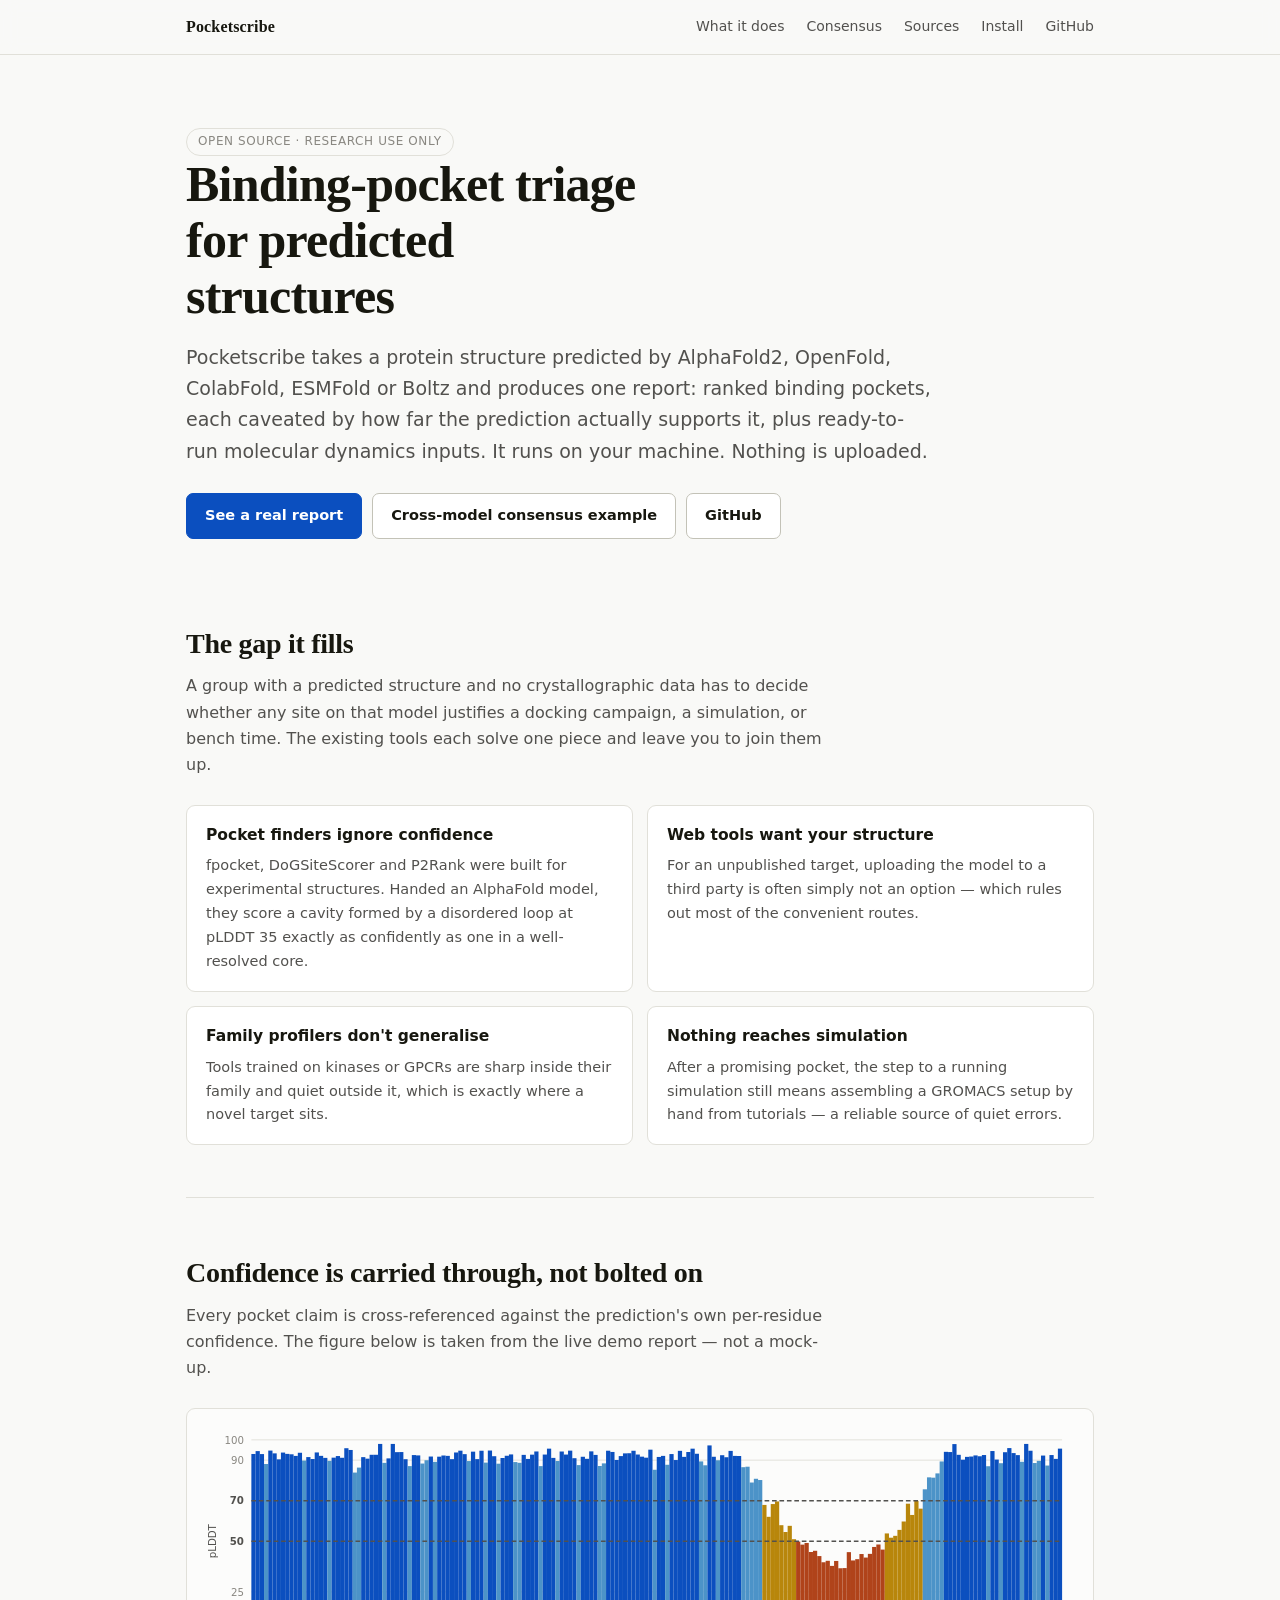
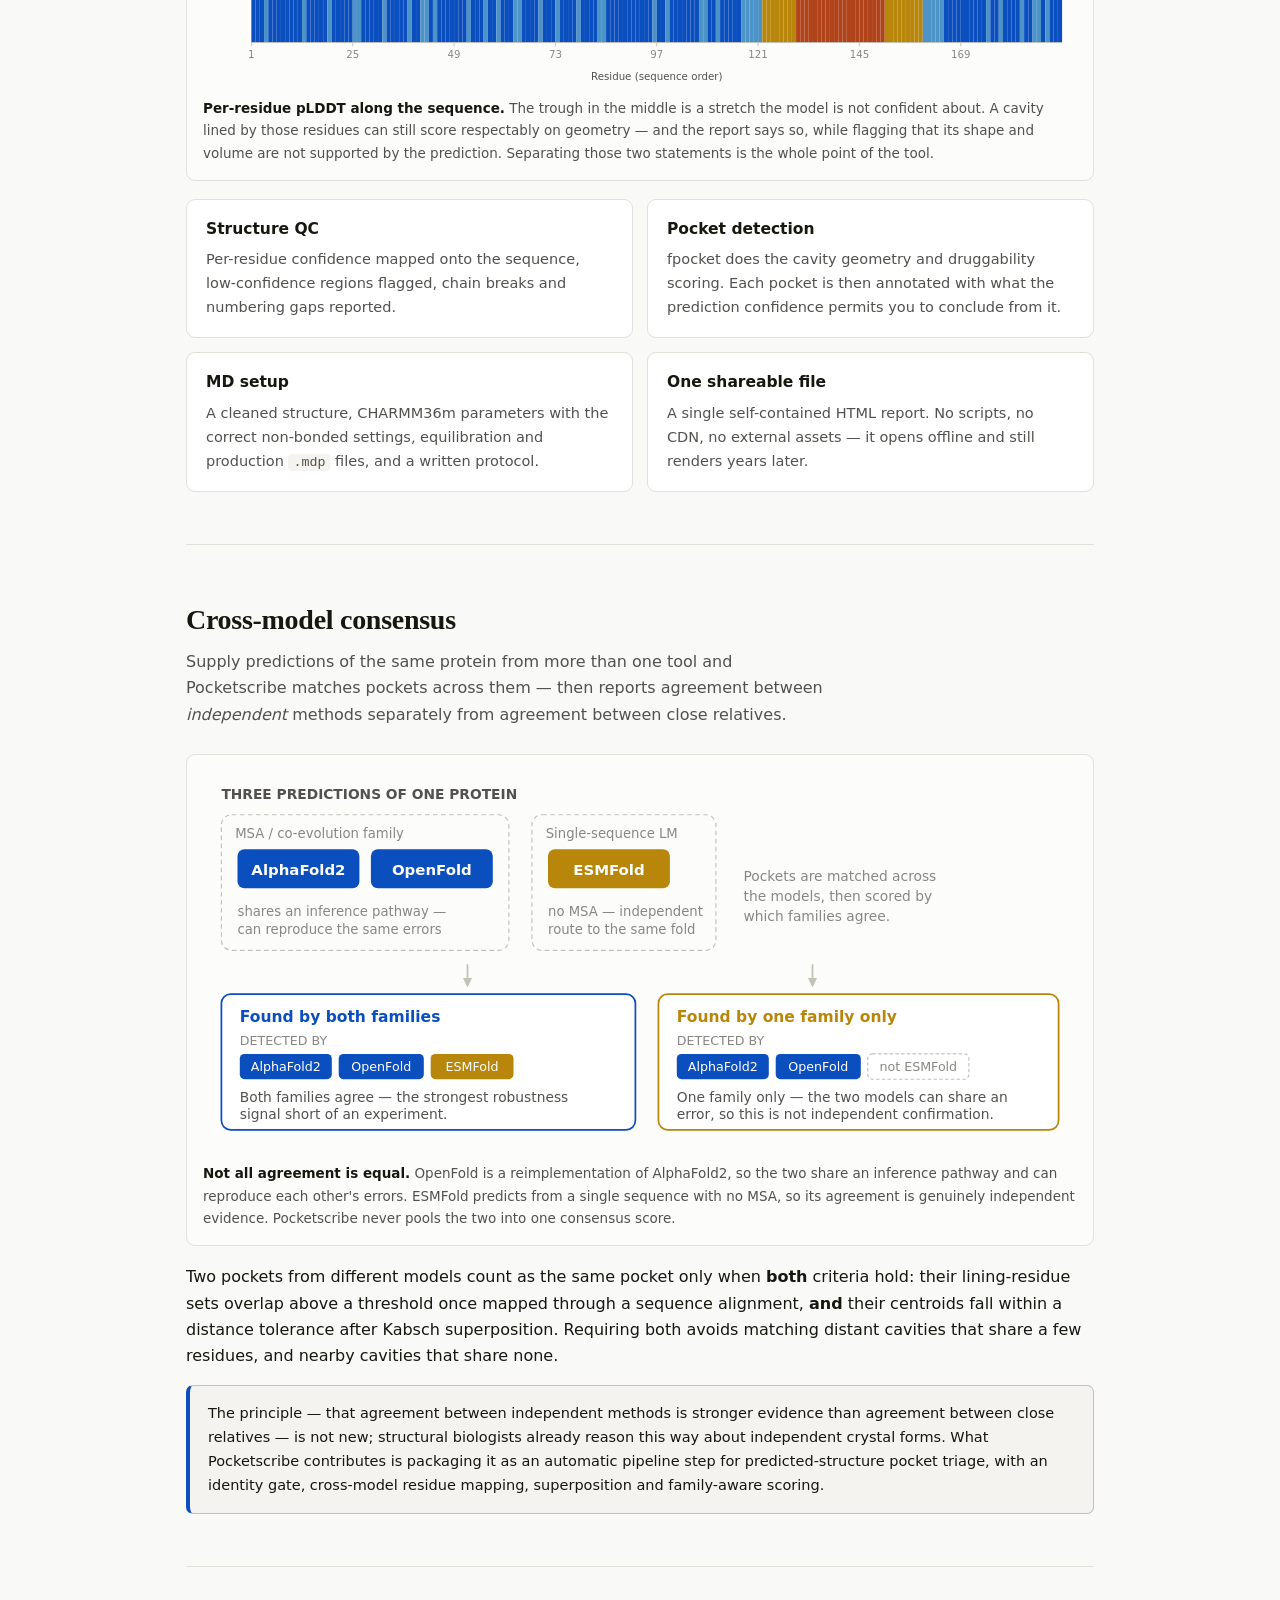
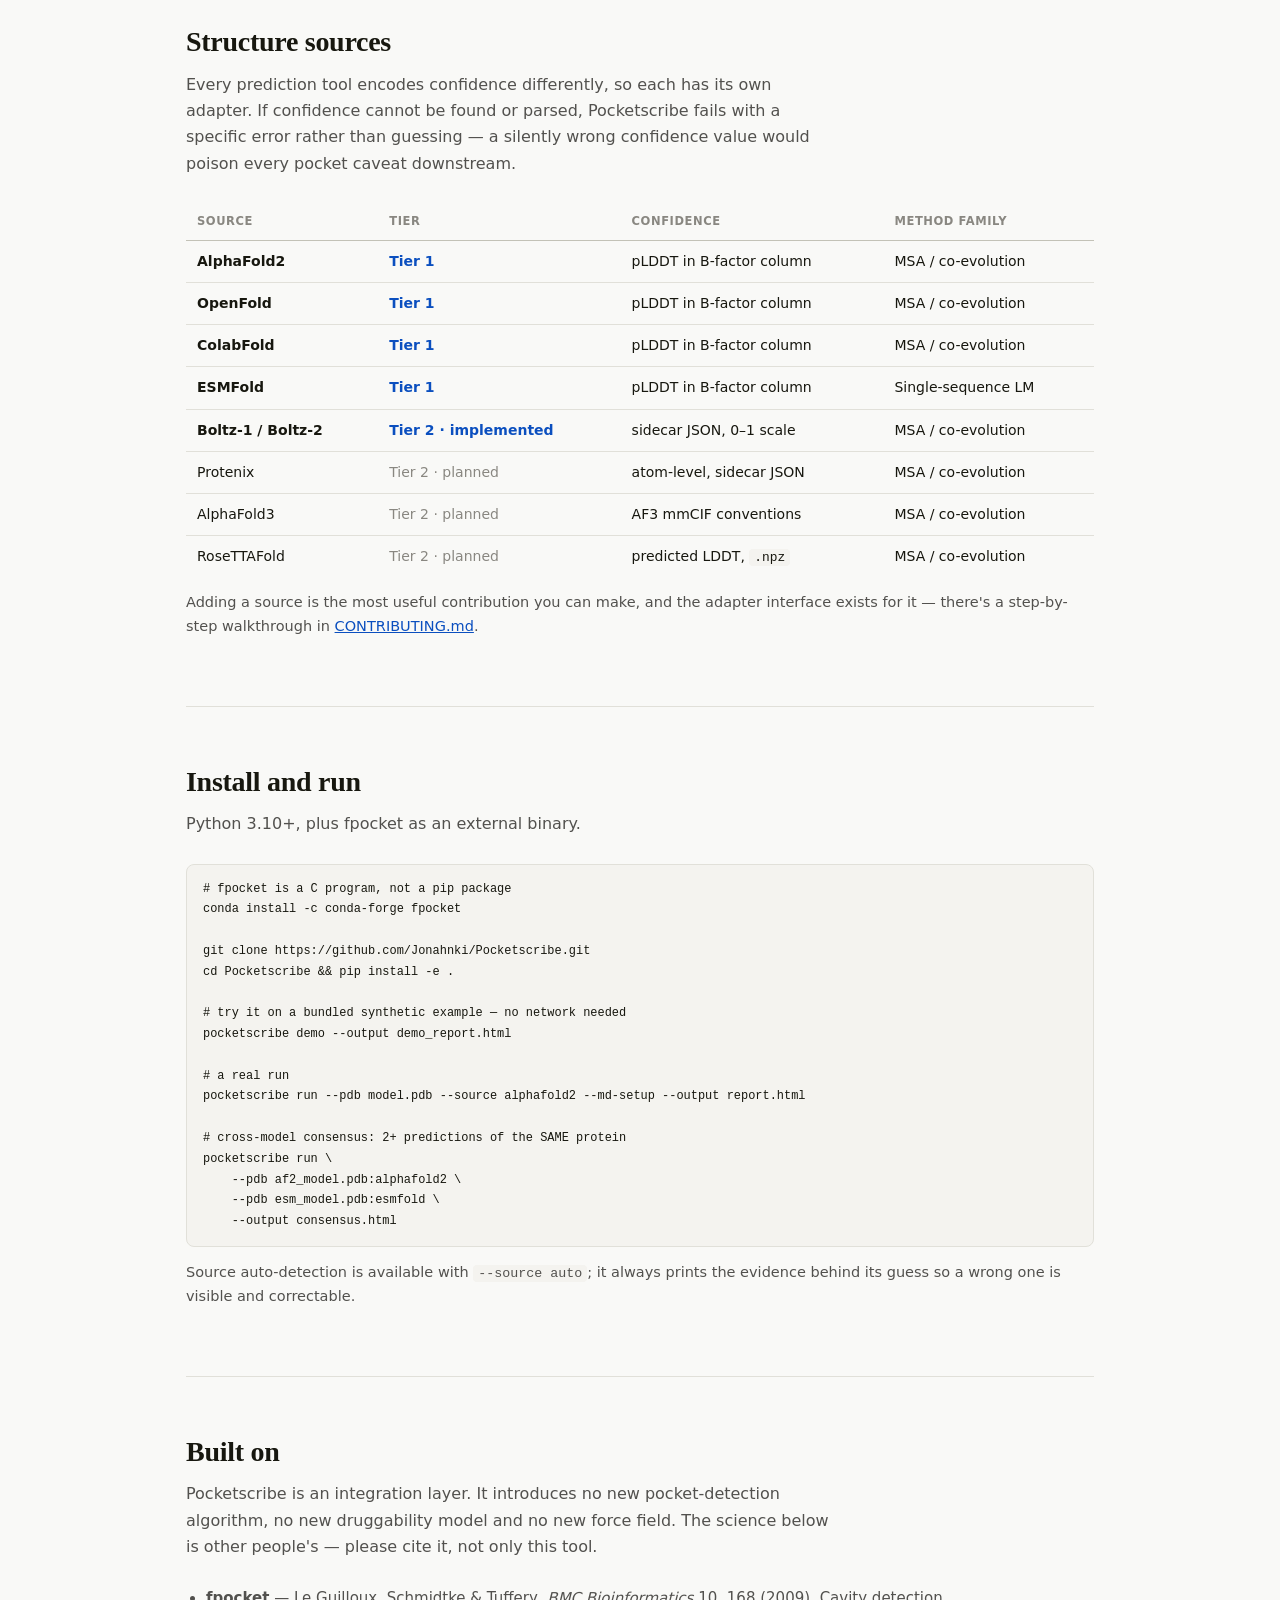
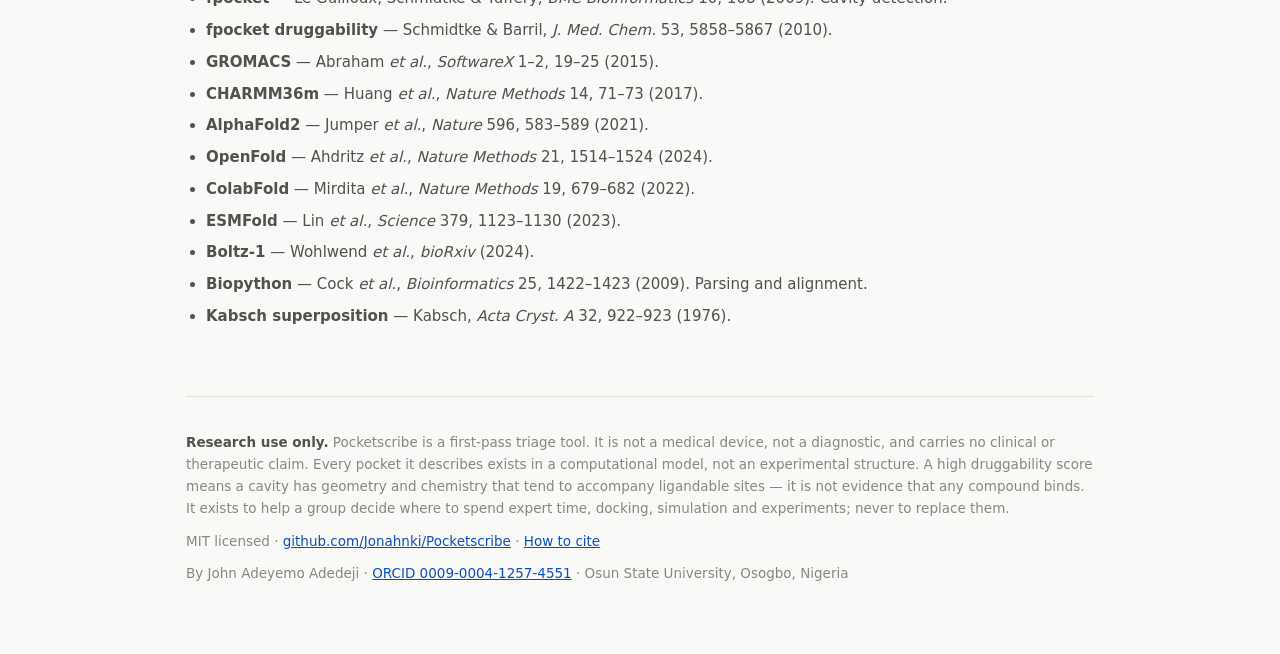
==== commit 5e3fcbd8: "Document fpocket volume variability; exercise fpocket-only report branches in tests fpocket estimate" ====
--- a/site/index.html
+++ b/site/index.html
@@ -202,11 +202,11 @@
   <figure>
     <svg class="viz" role="img" viewBox="0 0 940 280" width="100%" preserveAspectRatio="xMidYMid meet" aria-label="Per-residue prediction confidence: pLDDT for 192 residues along the sequence."><rect x="0" y="0" width="940" height="280" fill="#fcfcfb"/><line x1="52" y1="179.5" x2="924" y2="179.5" stroke="#e1e0d9" stroke-width="1"/><text x="44" y="183.5" text-anchor="end" font-size="11" fill="#898781">25</text><line x1="52" y1="37.8" x2="924" y2="37.8" stroke="#e1e0d9" stroke-width="1"/><text x="44" y="41.8" text-anchor="end" font-size="11" fill="#898781">90</text><line x1="52" y1="16.0" x2="924" y2="16.0" stroke="#e1e0d9" stroke-width="1"/><text x="44" y="20.0" text-anchor="end" font-size="11" fill="#898781">100</text><rect x="52.00" y="31.17" width="4.54" height="202.83" fill="#0B4FBF"><title>A:ALA1 - pLDDT 93.0 (Very high)</title></rect><rect x="56.54" y="28.08" width="4.54" height="205.92" fill="#0B4FBF"><title>A:LEU2 - pLDDT 94.5 (Very high)</title></rect><rect x="61.08" y="31.28" width="4.54" height="202.72" fill="#0B4FBF"><title>A:VAL3 - pLDDT 93.0 (Very high)</title></rect><rect x="65.62" y="41.96" width="4.54" height="192.04" fill="#4C93C8"><title>A:ILE4 - pLDDT 88.1 (Confident)</title></rect><rect x="70.17" y="27.51" width="4.54" height="206.49" fill="#0B4FBF"><title>A:PHE5 - pLDDT 94.7 (Very high)</title></rect><rect x="74.71" y="30.52" width="4.54" height="203.48" fill="#0B4FBF"><title>A:LEU6 - pLDDT 93.3 (Very high)</title></rect><rect x="79.25" y="36.95" width="4.54" height="197.05" fill="#0B4FBF"><title>A:GLY7 - pLDDT 90.4 (Very high)</title></rect><rect x="83.79" y="29.65" width="4.54" height="204.35" fill="#0B4FBF"><title>A:ALA8 - pLDDT 93.7 (Very high)</title></rect><rect x="88.33" y="31.06" width="4.54" height="202.94" fill="#0B4FBF"><title>A:VAL9 - pLDDT 93.1 (Very high)</title></rect><rect x="92.88" y="31.52" width="4.54" height="202.48" fill="#0B4FBF"><title>A:LEU10 - pLDDT 92.9 (Very high)</title></rect><rect x="97.42" y="33.24" width="4.54" height="200.76" fill="#0B4FBF"><title>A:THR11 - pLDDT 92.1 (Very high)</title></rect><rect x="101.96" y="29.86" width="4.54" height="204.14" fill="#0B4FBF"><title>A:ALA12 - pLDDT 93.6 (Very high)</title></rect><rect x="106.50" y="38.26" width="4.54" height="195.74" fill="#4C93C8"><title>A:ILE13 - pLDDT 89.8 (Confident)</title></rect><rect x="111.04" y="34.51" width="4.54" height="199.49" fill="#0B4FBF"><title>A:PHE14 - pLDDT 91.5 (Very high)</title></rect><rect x="115.58" y="36.60" width="4.54" height="197.40" fill="#0B4FBF"><title>A:VAL15 - pLDDT 90.5 (Very high)</title></rect><rect x="120.12" y="29.52" width="4.54" height="204.48" fill="#0B4FBF"><title>A:GLY16 - pLDDT 93.8 (Very high)</title></rect><rect x="124.67" y="33.18" width="4.54" height="200.82" fill="#0B4FBF"><title>A:LEU17 - pLDDT 92.1 (Very high)</title></rect><rect x="129.21" y="35.36" width="4.54" height="198.64" fill="#0B4FBF"><title>A:ALA18 - pLDDT 91.1 (Very high)</title></rect><rect x="133.75" y="38.56" width="4.54" height="195.44" fill="#4C93C8"><title>A:SER19 - pLDDT 89.7 (Confident)</title></rect><rect x="138.29" y="35.12" width="4.54" height="198.88" fill="#0B4FBF"><title>A:VAL20 - pLDDT 91.2 (Very high)</title></rect><rect x="142.83" y="33.40" width="4.54" height="200.60" fill="#0B4FBF"><title>A:LEU21 - pLDDT 92.0 (Very high)</title></rect><rect x="147.38" y="35.25" width="4.54" height="198.75" fill="#0B4FBF"><title>A:ALA22 - pLDDT 91.2 (Very high)</title></rect><rect x="151.92" y="24.98" width="4.54" height="209.02" fill="#0B4FBF"><title>A:MET23 - pLDDT 95.9 (Very high)</title></rect><rect x="156.46" y="26.86" width="4.54" height="207.14" fill="#0B4FBF"><title>A:PHE24 - pLDDT 95.0 (Very high)</title></rect><rect x="161.00" y="51.16" width="4.54" height="182.84" fill="#4C93C8"><title>A:GLY25 - pLDDT 83.9 (Confident)</title></rect><rect x="165.54" y="45.80" width="4.54" height="188.20" fill="#4C93C8"><title>A:THR26 - pLDDT 86.3 (Confident)</title></rect><rect x="170.08" y="34.57" width="4.54" height="199.43" fill="#0B4FBF"><title>A:VAL27 - pLDDT 91.5 (Very high)</title></rect><rect x="174.62" y="36.21" width="4.54" height="197.79" fill="#0B4FBF"><title>A:LEU28 - pLDDT 90.7 (Very high)</title></rect><rect x="179.17" y="32.04" width="4.54" height="201.96" fill="#0B4FBF"><title>A:ILE29 - pLDDT 92.6 (Very high)</title></rect><rect x="183.71" y="32.02" width="4.54" height="201.98" fill="#0B4FBF"><title>A:ALA30 - pLDDT 92.7 (Very high)</title></rect><rect x="188.25" y="20.36" width="4.54" height="213.64" fill="#0B4FBF"><title>A:VAL31 - pLDDT 98.0 (Very high)</title></rect><rect x="192.79" y="40.72" width="4.54" height="193.28" fill="#4C93C8"><title>A:PHE32 - pLDDT 88.7 (Confident)</title></rect><rect x="197.33" y="35.90" width="4.54" height="198.10" fill="#0B4FBF"><title>A:GLY33 - pLDDT 90.9 (Very high)</title></rect><rect x="201.88" y="20.36" width="4.54" height="213.64" fill="#0B4FBF"><title>A:SER34 - pLDDT 98.0 (Very high)</title></rect><rect x="206.42" y="29.21" width="4.54" height="204.79" fill="#0B4FBF"><title>A:LEU35 - pLDDT 93.9 (Very high)</title></rect><rect x="210.96" y="29.10" width="4.54" height="204.90" fill="#0B4FBF"><title>A:VAL36 - pLDDT 94.0 (Very high)</title></rect><rect x="215.50" y="36.80" width="4.54" height="197.20" fill="#0B4FBF"><title>A:THR37 - pLDDT 90.5 (Very high)</title></rect><rect x="220.04" y="44.21" width="4.54" height="189.79" fill="#4C93C8"><title>A:ALA38 - pLDDT 87.1 (Confident)</title></rect><rect x="224.58" y="32.35" width="4.54" height="201.65" fill="#0B4FBF"><title>A:MET39 - pLDDT 92.5 (Very high)</title></rect><rect x="229.12" y="32.72" width="4.54" height="201.28" fill="#0B4FBF"><title>A:LEU40 - pLDDT 92.3 (Very high)</title></rect><rect x="233.67" y="41.46" width="4.54" height="192.54" fill="#4C93C8"><title>A:ILE41 - pLDDT 88.3 (Confident)</title></rect><rect x="238.21" y="37.91" width="4.54" height="196.09" fill="#4C93C8"><title>A:VAL42 - pLDDT 90.0 (Confident)</title></rect><rect x="242.75" y="33.92" width="4.54" height="200.08" fill="#0B4FBF"><title>A:PHE43 - pLDDT 91.8 (Very high)</title></rect><rect x="247.29" y="39.61" width="4.54" height="194.39" fill="#4C93C8"><title>A:GLY44 - pLDDT 89.2 (Confident)</title></rect><rect x="251.83" y="34.07" width="4.54" height="199.93" fill="#0B4FBF"><title>A:ALA45 - pLDDT 91.7 (Very high)</title></rect><rect x="256.38" y="32.81" width="4.54" height="201.19" fill="#0B4FBF"><title>A:ALA46 - pLDDT 92.3 (Very high)</title></rect><rect x="260.92" y="33.20" width="4.54" height="200.80" fill="#0B4FBF"><title>A:LEU47 - pLDDT 92.1 (Very high)</title></rect><rect x="265.46" y="36.75" width="4.54" height="197.25" fill="#0B4FBF"><title>A:VAL48 - pLDDT 90.5 (Very high)</title></rect><rect x="270.00" y="29.56" width="4.54" height="204.44" fill="#0B4FBF"><title>A:ILE49 - pLDDT 93.8 (Very high)</title></rect><rect x="274.54" y="27.62" width="4.54" height="206.38" fill="#0B4FBF"><title>A:PHE50 - pLDDT 94.7 (Very high)</title></rect><rect x="279.08" y="31.35" width="4.54" height="202.65" fill="#0B4FBF"><title>A:LEU51 - pLDDT 93.0 (Very high)</title></rect><rect x="283.62" y="38.78" width="4.54" height="195.22" fill="#4C93C8"><title>A:GLY52 - pLDDT 89.5 (Confident)</title></rect><rect x="288.17" y="28.67" width="4.54" height="205.33" fill="#0B4FBF"><title>A:ALA53 - pLDDT 94.2 (Very high)</title></rect><rect x="292.71" y="36.71" width="4.54" height="197.29" fill="#0B4FBF"><title>A:VAL54 - pLDDT 90.5 (Very high)</title></rect><rect x="297.25" y="27.68" width="4.54" height="206.32" fill="#0B4FBF"><title>A:LEU55 - pLDDT 94.6 (Very high)</title></rect><rect x="301.79" y="40.46" width="4.54" height="193.54" fill="#4C93C8"><title>A:THR56 - pLDDT 88.8 (Confident)</title></rect><rect x="306.33" y="27.47" width="4.54" height="206.53" fill="#0B4FBF"><title>A:ALA57 - pLDDT 94.7 (Very high)</title></rect><rect x="310.88" y="33.57" width="4.54" height="200.43" fill="#0B4FBF"><title>A:ILE58 - pLDDT 91.9 (Very high)</title></rect><rect x="315.42" y="41.62" width="4.54" height="192.38" fill="#4C93C8"><title>A:PHE59 - pLDDT 88.2 (Confident)</title></rect><rect x="319.96" y="35.49" width="4.54" height="198.51" fill="#0B4FBF"><title>A:VAL60 - pLDDT 91.1 (Very high)</title></rect><rect x="324.50" y="33.09" width="4.54" height="200.91" fill="#0B4FBF"><title>A:GLY61 - pLDDT 92.2 (Very high)</title></rect><rect x="329.04" y="31.65" width="4.54" height="202.35" fill="#0B4FBF"><title>A:LEU62 - pLDDT 92.8 (Very high)</title></rect><rect x="333.58" y="39.87" width="4.54" height="194.13" fill="#4C93C8"><title>A:ALA63 - pLDDT 89.0 (Confident)</title></rect><rect x="338.12" y="40.68" width="4.54" height="193.32" fill="#4C93C8"><title>A:SER64 - pLDDT 88.7 (Confident)</title></rect><rect x="342.67" y="32.13" width="4.54" height="201.87" fill="#0B4FBF"><title>A:VAL65 - pLDDT 92.6 (Very high)</title></rect><rect x="347.21" y="36.49" width="4.54" height="197.51" fill="#0B4FBF"><title>A:LEU66 - pLDDT 90.6 (Very high)</title></rect><rect x="351.75" y="31.89" width="4.54" height="202.11" fill="#0B4FBF"><title>A:ALA67 - pLDDT 92.7 (Very high)</title></rect><rect x="356.29" y="28.47" width="4.54" height="205.53" fill="#0B4FBF"><title>A:MET68 - pLDDT 94.3 (Very high)</title></rect><rect x="360.83" y="44.23" width="4.54" height="189.77" fill="#4C93C8"><title>A:PHE69 - pLDDT 87.0 (Confident)</title></rect><rect x="365.38" y="31.78" width="4.54" height="202.22" fill="#0B4FBF"><title>A:GLY70 - pLDDT 92.8 (Very high)</title></rect><rect x="369.92" y="25.44" width="4.54" height="208.56" fill="#0B4FBF"><title>A:THR71 - pLDDT 95.7 (Very high)</title></rect><rect x="374.46" y="35.38" width="4.54" height="198.62" fill="#0B4FBF"><title>A:VAL72 - pLDDT 91.1 (Very high)</title></rect><rect x="379.00" y="38.74" width="4.54" height="195.26" fill="#4C93C8"><title>A:LEU73 - pLDDT 89.6 (Confident)</title></rect><rect x="383.54" y="28.51" width="4.54" height="205.49" fill="#0B4FBF"><title>A:ILE74 - pLDDT 94.3 (Very high)</title></rect><rect x="388.08" y="31.78" width="4.54" height="202.22" fill="#0B4FBF"><title>A:ALA75 - pLDDT 92.8 (Very high)</title></rect><rect x="392.62" y="27.58" width="4.54" height="206.42" fill="#0B4FBF"><title>A:VAL76 - pLDDT 94.7 (Very high)</title></rect><rect x="397.17" y="35.71" width="4.54" height="198.29" fill="#0B4FBF"><title>A:PHE77 - pLDDT 91.0 (Very high)</title></rect><rect x="401.71" y="43.14" width="4.54" height="190.86" fill="#4C93C8"><title>A:GLY78 - pLDDT 87.5 (Confident)</title></rect><rect x="406.25" y="34.16" width="4.54" height="199.84" fill="#0B4FBF"><title>A:SER79 - pLDDT 91.7 (Very high)</title></rect><rect x="410.79" y="36.36" width="4.54" height="197.64" fill="#0B4FBF"><title>A:LEU80 - pLDDT 90.7 (Very high)</title></rect><rect x="415.33" y="28.36" width="4.54" height="205.64" fill="#0B4FBF"><title>A:VAL81 - pLDDT 94.3 (Very high)</title></rect><rect x="419.88" y="32.18" width="4.54" height="201.82" fill="#0B4FBF"><title>A:THR82 - pLDDT 92.6 (Very high)</title></rect><rect x="424.42" y="44.10" width="4.54" height="189.90" fill="#4C93C8"><title>A:ALA83 - pLDDT 87.1 (Confident)</title></rect><rect x="428.96" y="41.27" width="4.54" height="192.73" fill="#4C93C8"><title>A:MET84 - pLDDT 88.4 (Confident)</title></rect><rect x="433.50" y="27.66" width="4.54" height="206.34" fill="#0B4FBF"><title>A:LEU85 - pLDDT 94.7 (Very high)</title></rect><rect x="438.04" y="28.99" width="4.54" height="205.01" fill="#0B4FBF"><title>A:ILE86 - pLDDT 94.0 (Very high)</title></rect><rect x="442.58" y="37.63" width="4.54" height="196.37" fill="#0B4FBF"><title>A:VAL87 - pLDDT 90.1 (Very high)</title></rect><rect x="447.12" y="33.44" width="4.54" height="200.56" fill="#0B4FBF"><title>A:PHE88 - pLDDT 92.0 (Very high)</title></rect><rect x="451.67" y="30.52" width="4.54" height="203.48" fill="#0B4FBF"><title>A:GLY89 - pLDDT 93.3 (Very high)</title></rect><rect x="456.21" y="30.37" width="4.54" height="203.63" fill="#0B4FBF"><title>A:ALA90 - pLDDT 93.4 (Very high)</title></rect><rect x="460.75" y="27.71" width="4.54" height="206.29" fill="#0B4FBF"><title>A:ALA91 - pLDDT 94.6 (Very high)</title></rect><rect x="465.29" y="31.76" width="4.54" height="202.24" fill="#0B4FBF"><title>A:LEU92 - pLDDT 92.8 (Very high)</title></rect><rect x="469.83" y="34.05" width="4.54" height="199.95" fill="#0B4FBF"><title>A:VAL93 - pLDDT 91.7 (Very high)</title></rect><rect x="474.38" y="35.14" width="4.54" height="198.86" fill="#0B4FBF"><title>A:ILE94 - pLDDT 91.2 (Very high)</title></rect><rect x="478.92" y="26.53" width="4.54" height="207.47" fill="#0B4FBF"><title>A:PHE95 - pLDDT 95.2 (Very high)</title></rect><rect x="483.46" y="48.15" width="4.54" height="185.84" fill="#4C93C8"><title>A:LEU96 - pLDDT 85.2 (Confident)</title></rect><rect x="488.00" y="34.36" width="4.54" height="199.64" fill="#0B4FBF"><title>A:GLY97 - pLDDT 91.6 (Very high)</title></rect><rect x="492.54" y="33.22" width="4.54" height="200.78" fill="#0B4FBF"><title>A:ALA98 - pLDDT 92.1 (Very high)</title></rect><rect x="497.08" y="42.77" width="4.54" height="191.23" fill="#4C93C8"><title>A:VAL99 - pLDDT 87.7 (Confident)</title></rect><rect x="501.63" y="31.26" width="4.54" height="202.74" fill="#0B4FBF"><title>A:LEU100 - pLDDT 93.0 (Very high)</title></rect><rect x="506.17" y="37.69" width="4.54" height="196.31" fill="#0B4FBF"><title>A:THR101 - pLDDT 90.0 (Very high)</title></rect><rect x="510.71" y="27.79" width="4.54" height="206.21" fill="#0B4FBF"><title>A:ALA102 - pLDDT 94.6 (Very high)</title></rect><rect x="515.25" y="34.27" width="4.54" height="199.73" fill="#0B4FBF"><title>A:ILE103 - pLDDT 91.6 (Very high)</title></rect><rect x="519.79" y="29.06" width="4.54" height="204.94" fill="#0B4FBF"><title>A:PHE104 - pLDDT 94.0 (Very high)</title></rect><rect x="524.33" y="25.46" width="4.54" height="208.54" fill="#0B4FBF"><title>A:VAL105 - pLDDT 95.7 (Very high)</title></rect><rect x="528.88" y="30.93" width="4.54" height="203.07" fill="#0B4FBF"><title>A:GLY106 - pLDDT 93.2 (Very high)</title></rect><rect x="533.42" y="39.17" width="4.54" height="194.83" fill="#4C93C8"><title>A:LEU107 - pLDDT 89.4 (Confident)</title></rect><rect x="537.96" y="43.34" width="4.54" height="190.66" fill="#4C93C8"><title>A:ALA108 - pLDDT 87.5 (Confident)</title></rect><rect x="542.50" y="21.97" width="4.54" height="212.03" fill="#0B4FBF"><title>A:SER109 - pLDDT 97.3 (Very high)</title></rect><rect x="547.04" y="34.16" width="4.54" height="199.84" fill="#0B4FBF"><title>A:VAL110 - pLDDT 91.7 (Very high)</title></rect><rect x="551.58" y="37.95" width="4.54" height="196.05" fill="#4C93C8"><title>A:LEU111 - pLDDT 89.9 (Confident)</title></rect><rect x="556.12" y="32.50" width="4.54" height="201.50" fill="#0B4FBF"><title>A:ALA112 - pLDDT 92.4 (Very high)</title></rect><rect x="560.67" y="34.68" width="4.54" height="199.32" fill="#0B4FBF"><title>A:MET113 - pLDDT 91.4 (Very high)</title></rect><rect x="565.21" y="27.86" width="4.54" height="206.14" fill="#0B4FBF"><title>A:PHE114 - pLDDT 94.6 (Very high)</title></rect><rect x="569.75" y="33.22" width="4.54" height="200.78" fill="#0B4FBF"><title>A:GLY115 - pLDDT 92.1 (Very high)</title></rect><rect x="574.29" y="33.35" width="4.54" height="200.65" fill="#0B4FBF"><title>A:THR116 - pLDDT 92.0 (Very high)</title></rect><rect x="578.83" y="45.39" width="4.54" height="188.61" fill="#4C93C8"><title>A:VAL117 - pLDDT 86.5 (Confident)</title></rect><rect x="583.38" y="44.86" width="4.54" height="189.14" fill="#4C93C8"><title>A:LEU118 - pLDDT 86.8 (Confident)</title></rect><rect x="587.92" y="61.87" width="4.54" height="172.13" fill="#4C93C8"><title>A:ILE119 - pLDDT 79.0 (Confident)</title></rect><rect x="592.46" y="57.83" width="4.54" height="176.17" fill="#4C93C8"><title>A:ALA120 - pLDDT 80.8 (Confident)</title></rect><rect x="597.00" y="59.19" width="4.54" height="174.81" fill="#4C93C8"><title>A:VAL121 - pLDDT 80.2 (Confident)</title></rect><rect x="601.54" y="85.96" width="4.54" height="148.04" fill="#B8860B"><title>A:PHE122 - pLDDT 67.9 (Low)</title></rect><rect x="606.08" y="98.75" width="4.54" height="135.25" fill="#B8860B"><title>A:GLY123 - pLDDT 62.0 (Low)</title></rect><rect x="610.62" y="85.04" width="4.54" height="148.96" fill="#B8860B"><title>A:SER124 - pLDDT 68.3 (Low)</title></rect><rect x="615.17" y="82.21" width="4.54" height="151.79" fill="#B8860B"><title>A:LEU125 - pLDDT 69.6 (Low)</title></rect><rect x="619.71" y="107.78" width="4.54" height="126.22" fill="#B8860B"><title>A:VAL126 - pLDDT 57.9 (Low)</title></rect><rect x="624.25" y="115.10" width="4.54" height="118.90" fill="#B8860B"><title>A:THR127 - pLDDT 54.5 (Low)</title></rect><rect x="628.79" y="108.45" width="4.54" height="125.55" fill="#B8860B"><title>A:ALA128 - pLDDT 57.6 (Low)</title></rect><rect x="633.33" y="122.86" width="4.54" height="111.14" fill="#B8860B"><title>A:MET129 - pLDDT 51.0 (Low)</title></rect><rect x="637.88" y="125.37" width="4.54" height="108.63" fill="#B0431A"><title>A:LEU130 - pLDDT 49.8 (Very low)</title></rect><rect x="642.42" y="128.68" width="4.54" height="105.32" fill="#B0431A"><title>A:ILE131 - pLDDT 48.3 (Very low)</title></rect><rect x="646.96" y="126.90" width="4.54" height="107.10" fill="#B0431A"><title>A:VAL132 - pLDDT 49.1 (Very low)</title></rect><rect x="651.50" y="136.60" width="4.54" height="97.40" fill="#B0431A"><title>A:PHE133 - pLDDT 44.7 (Very low)</title></rect><rect x="656.04" y="135.29" width="4.54" height="98.71" fill="#B0431A"><title>A:GLY134 - pLDDT 45.3 (Very low)</title></rect><rect x="660.58" y="140.98" width="4.54" height="93.02" fill="#B0431A"><title>A:ALA135 - pLDDT 42.7 (Very low)</title></rect><rect x="665.12" y="147.63" width="4.54" height="86.37" fill="#B0431A"><title>A:ALA136 - pLDDT 39.6 (Very low)</title></rect><rect x="669.67" y="146.06" width="4.54" height="87.94" fill="#B0431A"><title>A:LEU137 - pLDDT 40.3 (Very low)</title></rect><rect x="674.21" y="151.55" width="4.54" height="82.45" fill="#B0431A"><title>A:VAL138 - pLDDT 37.8 (Very low)</title></rect><rect x="678.75" y="146.23" width="4.54" height="87.77" fill="#B0431A"><title>A:ILE139 - pLDDT 40.3 (Very low)</title></rect><rect x="683.29" y="154.08" width="4.54" height="79.92" fill="#B0431A"><title>A:PHE140 - pLDDT 36.7 (Very low)</title></rect><rect x="687.83" y="153.89" width="4.54" height="80.11" fill="#B0431A"><title>A:LEU141 - pLDDT 36.8 (Very low)</title></rect><rect x="692.38" y="136.75" width="4.54" height="97.25" fill="#B0431A"><title>A:GLY142 - pLDDT 44.6 (Very low)</title></rect><rect x="696.92" y="145.69" width="4.54" height="88.31" fill="#B0431A"><title>A:ALA143 - pLDDT 40.5 (Very low)</title></rect><rect x="701.46" y="144.31" width="4.54" height="89.69" fill="#B0431A"><title>A:VAL144 - pLDDT 41.1 (Very low)</title></rect><rect x="706.00" y="138.78" width="4.54" height="95.22" fill="#B0431A"><title>A:LEU145 - pLDDT 43.7 (Very low)</title></rect><rect x="710.54" y="142.57" width="4.54" height="91.43" fill="#B0431A"><title>A:THR146 - pLDDT 41.9 (Very low)</title></rect><rect x="715.08" y="138.60" width="4.54" height="95.40" fill="#B0431A"><title>A:ALA147 - pLDDT 43.8 (Very low)</title></rect><rect x="719.62" y="131.17" width="4.54" height="102.83" fill="#B0431A"><title>A:ILE148 - pLDDT 47.2 (Very low)</title></rect><rect x="724.17" y="128.53" width="4.54" height="105.47" fill="#B0431A"><title>A:PHE149 - pLDDT 48.4 (Very low)</title></rect><rect x="728.71" y="134.00" width="4.54" height="100.00" fill="#B0431A"><title>A:VAL150 - pLDDT 45.9 (Very low)</title></rect><rect x="733.25" y="116.63" width="4.54" height="117.37" fill="#B8860B"><title>A:GLY151 - pLDDT 53.8 (Low)</title></rect><rect x="737.79" y="121.23" width="4.54" height="112.77" fill="#B8860B"><title>A:LEU152 - pLDDT 51.7 (Low)</title></rect><rect x="742.33" y="119.20" width="4.54" height="114.80" fill="#B8860B"><title>A:ALA153 - pLDDT 52.7 (Low)</title></rect><rect x="746.88" y="112.81" width="4.54" height="121.19" fill="#B8860B"><title>A:SER154 - pLDDT 55.6 (Low)</title></rect><rect x="751.42" y="103.79" width="4.54" height="130.21" fill="#B8860B"><title>A:VAL155 - pLDDT 59.7 (Low)</title></rect><rect x="755.96" y="84.65" width="4.54" height="149.35" fill="#B8860B"><title>A:LEU156 - pLDDT 68.5 (Low)</title></rect><rect x="760.50" y="96.75" width="4.54" height="137.25" fill="#B8860B"><title>A:ALA157 - pLDDT 63.0 (Low)</title></rect><rect x="765.04" y="81.57" width="4.54" height="152.43" fill="#B8860B"><title>A:MET158 - pLDDT 69.9 (Low)</title></rect><rect x="769.58" y="89.97" width="4.54" height="144.03" fill="#B8860B"><title>A:PHE159 - pLDDT 66.1 (Low)</title></rect><rect x="774.12" y="69.17" width="4.54" height="164.83" fill="#4C93C8"><title>A:GLY160 - pLDDT 75.6 (Confident)</title></rect><rect x="778.67" y="56.31" width="4.54" height="177.69" fill="#4C93C8"><title>A:THR161 - pLDDT 81.5 (Confident)</title></rect><rect x="783.21" y="56.66" width="4.54" height="177.34" fill="#4C93C8"><title>A:VAL162 - pLDDT 81.3 (Confident)</title></rect><rect x="787.75" y="52.06" width="4.54" height="181.94" fill="#4C93C8"><title>A:LEU163 - pLDDT 83.5 (Confident)</title></rect><rect x="792.29" y="39.20" width="4.54" height="194.80" fill="#4C93C8"><title>A:ILE164 - pLDDT 89.4 (Confident)</title></rect><rect x="796.83" y="28.86" width="4.54" height="205.14" fill="#0B4FBF"><title>A:ALA165 - pLDDT 94.1 (Very high)</title></rect><rect x="801.38" y="29.10" width="4.54" height="204.90" fill="#0B4FBF"><title>A:VAL166 - pLDDT 94.0 (Very high)</title></rect><rect x="805.92" y="20.53" width="4.54" height="213.47" fill="#0B4FBF"><title>A:PHE167 - pLDDT 97.9 (Very high)</title></rect><rect x="810.46" y="32.07" width="4.54" height="201.93" fill="#0B4FBF"><title>A:GLY168 - pLDDT 92.6 (Very high)</title></rect><rect x="815.00" y="37.32" width="4.54" height="196.68" fill="#0B4FBF"><title>A:SER169 - pLDDT 90.2 (Very high)</title></rect><rect x="819.54" y="34.27" width="4.54" height="199.73" fill="#0B4FBF"><title>A:LEU170 - pLDDT 91.6 (Very high)</title></rect><rect x="824.08" y="33.92" width="4.54" height="200.08" fill="#0B4FBF"><title>A:VAL171 - pLDDT 91.8 (Very high)</title></rect><rect x="828.62" y="32.72" width="4.54" height="201.28" fill="#0B4FBF"><title>A:THR172 - pLDDT 92.3 (Very high)</title></rect><rect x="833.17" y="33.64" width="4.54" height="200.36" fill="#0B4FBF"><title>A:ALA173 - pLDDT 91.9 (Very high)</title></rect><rect x="837.71" y="32.31" width="4.54" height="201.69" fill="#0B4FBF"><title>A:MET174 - pLDDT 92.5 (Very high)</title></rect><rect x="842.25" y="44.36" width="4.54" height="189.64" fill="#4C93C8"><title>A:LEU175 - pLDDT 87.0 (Confident)</title></rect><rect x="846.79" y="28.01" width="4.54" height="205.99" fill="#0B4FBF"><title>A:ILE176 - pLDDT 94.5 (Very high)</title></rect><rect x="851.33" y="37.19" width="4.54" height="196.81" fill="#0B4FBF"><title>A:VAL177 - pLDDT 90.3 (Very high)</title></rect><rect x="855.88" y="41.11" width="4.54" height="192.89" fill="#4C93C8"><title>A:PHE178 - pLDDT 88.5 (Confident)</title></rect><rect x="860.42" y="29.28" width="4.54" height="204.72" fill="#0B4FBF"><title>A:GLY179 - pLDDT 93.9 (Very high)</title></rect><rect x="864.96" y="24.83" width="4.54" height="209.17" fill="#0B4FBF"><title>A:ALA180 - pLDDT 96.0 (Very high)</title></rect><rect x="869.50" y="30.21" width="4.54" height="203.79" fill="#0B4FBF"><title>A:ALA181 - pLDDT 93.5 (Very high)</title></rect><rect x="874.04" y="32.39" width="4.54" height="201.61" fill="#0B4FBF"><title>A:LEU182 - pLDDT 92.5 (Very high)</title></rect><rect x="878.58" y="39.54" width="4.54" height="194.46" fill="#4C93C8"><title>A:VAL183 - pLDDT 89.2 (Confident)</title></rect><rect x="883.12" y="20.36" width="4.54" height="213.64" fill="#0B4FBF"><title>A:ILE184 - pLDDT 98.0 (Very high)</title></rect><rect x="887.67" y="27.68" width="4.54" height="206.32" fill="#0B4FBF"><title>A:PHE185 - pLDDT 94.6 (Very high)</title></rect><rect x="892.21" y="40.90" width="4.54" height="193.10" fill="#4C93C8"><title>A:LEU186 - pLDDT 88.6 (Confident)</title></rect><rect x="896.75" y="38.54" width="4.54" height="195.46" fill="#4C93C8"><title>A:GLY187 - pLDDT 89.7 (Confident)</title></rect><rect x="901.29" y="32.87" width="4.54" height="201.13" fill="#0B4FBF"><title>A:ALA188 - pLDDT 92.3 (Very high)</title></rect><rect x="905.83" y="43.60" width="4.54" height="190.40" fill="#4C93C8"><title>A:VAL189 - pLDDT 87.3 (Confident)</title></rect><rect x="910.38" y="32.33" width="4.54" height="201.67" fill="#0B4FBF"><title>A:LEU190 - pLDDT 92.5 (Very high)</title></rect><rect x="914.92" y="36.45" width="4.54" height="197.55" fill="#0B4FBF"><title>A:THR191 - pLDDT 90.6 (Very high)</title></rect><rect x="919.46" y="25.42" width="4.54" height="208.58" fill="#0B4FBF"><title>A:ALA192 - pLDDT 95.7 (Very high)</title></rect><line x1="52" y1="81.4" x2="924" y2="81.4" stroke="#52514e" stroke-width="1.5" stroke-dasharray="5 3"/><text x="44" y="85.4" text-anchor="end" font-size="11" font-weight="600" fill="#52514e">70</text><line x1="52" y1="125.0" x2="924" y2="125.0" stroke="#52514e" stroke-width="1.5" stroke-dasharray="5 3"/><text x="44" y="129.0" text-anchor="end" font-size="11" font-weight="600" fill="#52514e">50</text><line x1="52" y1="234" x2="924" y2="234" stroke="#c3c2b7" stroke-width="1"/><line x1="52.0" y1="234" x2="52.0" y2="238" stroke="#c3c2b7" stroke-width="1"/><text x="52.0" y="251" text-anchor="middle" font-size="11" fill="#898781">1</text><line x1="161.0" y1="234" x2="161.0" y2="238" stroke="#c3c2b7" stroke-width="1"/><text x="161.0" y="251" text-anchor="middle" font-size="11" fill="#898781">25</text><line x1="270.0" y1="234" x2="270.0" y2="238" stroke="#c3c2b7" stroke-width="1"/><text x="270.0" y="251" text-anchor="middle" font-size="11" fill="#898781">49</text><line x1="379.0" y1="234" x2="379.0" y2="238" stroke="#c3c2b7" stroke-width="1"/><text x="379.0" y="251" text-anchor="middle" font-size="11" fill="#898781">73</text><line x1="488.0" y1="234" x2="488.0" y2="238" stroke="#c3c2b7" stroke-width="1"/><text x="488.0" y="251" text-anchor="middle" font-size="11" fill="#898781">97</text><line x1="597.0" y1="234" x2="597.0" y2="238" stroke="#c3c2b7" stroke-width="1"/><text x="597.0" y="251" text-anchor="middle" font-size="11" fill="#898781">121</text><line x1="706.0" y1="234" x2="706.0" y2="238" stroke="#c3c2b7" stroke-width="1"/><text x="706.0" y="251" text-anchor="middle" font-size="11" fill="#898781">145</text><line x1="815.0" y1="234" x2="815.0" y2="238" stroke="#c3c2b7" stroke-width="1"/><text x="815.0" y="251" text-anchor="middle" font-size="11" fill="#898781">169</text><text x="488" y="274" text-anchor="middle" font-size="11" fill="#52514e">Residue (sequence order)</text><text x="14" y="125" font-size="11" fill="#52514e" transform="rotate(-90 14 125)" text-anchor="middle">pLDDT</text></svg>
     <figcaption>
-      <strong>Per-residue pLDDT along the sequence.</strong> The trough between residues
-      ~120 and ~150 is a region the model is not confident about. Pocket&nbsp;2 of this
-      structure sits inside it — so although it scores respectably on geometry, the report
-      flags it <em>moderate</em> and says plainly that its shape and volume are uncertain.
-      That distinction is the whole point of the tool.
+      <strong>Per-residue pLDDT along the sequence.</strong> The trough in the middle is
+      a stretch the model is not confident about. A cavity lined by those residues can
+      still score respectably on geometry — and the report says so, while flagging that
+      its shape and volume are not supported by the prediction. Separating those two
+      statements is the whole point of the tool.
     </figcaption>
   </figure>
 
@@ -243,7 +243,7 @@
   </p>
 
   <figure><svg viewBox="0 0 760 330" role="img" width="100%"
-  aria-label="Three predictions of one protein, grouped into two architecture families. AlphaFold2 and OpenFold belong to the MSA family; ESMFold is a single-sequence language model. Pocket 1 was detected by all three, giving cross-family support. Pocket 2 was detected only by AlphaFold2 and OpenFold and missed by ESMFold, giving same-family support only.">
+  aria-label="Schematic. Three predictions of one protein, grouped into two architecture families: AlphaFold2 and OpenFold are MSA-based, ESMFold is a single-sequence language model. A cavity detected by all three has cross-family support. A cavity detected only by AlphaFold2 and OpenFold, and missed by ESMFold, has same-family support only.">
   <rect width="760" height="330" fill="#fcfcfb"/>
   <g font-family="ui-sans-serif, system-ui, sans-serif">
 
@@ -278,7 +278,7 @@
 
   <!-- outcome: cross-family -->
   <rect x="16" y="194" width="360" height="118" rx="8" fill="#fff" stroke="#0B4FBF" stroke-width="1.5"/>
-  <text x="32" y="218" font-size="13.5" font-weight="650" fill="#0B4FBF">Pocket 1 — cross-family</text>
+  <text x="32" y="218" font-size="13.5" font-weight="650" fill="#0B4FBF">Found by both families</text>
   <text x="32" y="238" font-size="11" fill="#898781">DETECTED BY</text>
   <rect x="32" y="246" width="80" height="22" rx="4" fill="#0B4FBF"/>
   <text x="72" y="261" font-size="11" fill="#fff" text-anchor="middle">AlphaFold2</text>
@@ -291,7 +291,7 @@
 
   <!-- outcome: same-family only -->
   <rect x="396" y="194" width="348" height="118" rx="8" fill="#fff" stroke="#B8860B" stroke-width="1.5"/>
-  <text x="412" y="218" font-size="13.5" font-weight="650" fill="#B8860B">Pocket 2 — same-family only</text>
+  <text x="412" y="218" font-size="13.5" font-weight="650" fill="#B8860B">Found by one family only</text>
   <text x="412" y="238" font-size="11" fill="#898781">DETECTED BY</text>
   <rect x="412" y="246" width="80" height="22" rx="4" fill="#0B4FBF"/>
   <text x="452" y="261" font-size="11" fill="#fff" text-anchor="middle">AlphaFold2</text>
